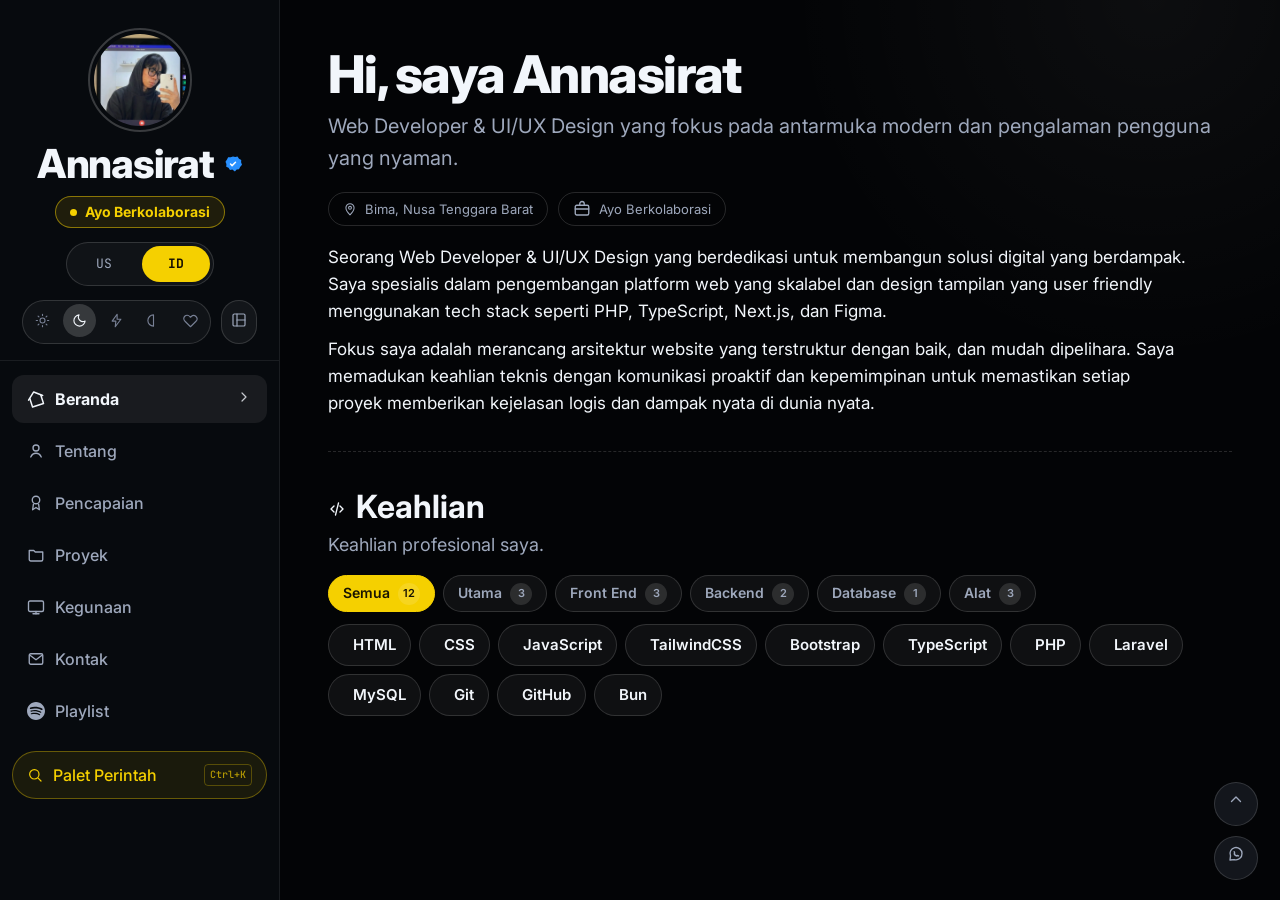
==== index.html @ a4bd9570 "fix <p>" ====
<!DOCTYPE html>
<html lang="id" data-theme="dark">
<head>
  <!-- Cloudflare Web Analytics --><script defer src='https://static.cloudflareinsights.com/beacon.min.js' data-cf-beacon='{"token": "345351348e6d40909540cf584a329e84"}'></script><!-- End Cloudflare Web Analytics -->

  <meta charset="UTF-8" />
  <meta name="viewport" content="width=device-width, initial-scale=1.0" />

  <!-- Primary SEO -->
  <title>Aan | Frontend Developer</title>
  <meta name="description" content="Portfolio personal Aan, Frontend Developer dari Bima, Nusa Tenggara Barat. Spesialis UI modern, JavaScript, TypeScript, dan ekosistem React." />
  <meta name="author" content="Aan" />
  <meta name="robots" content="index, follow" />
  <meta name="keywords" content="Annasirat, frontend developer, web developer, portfolio, JavaScript, TypeScript, React, Bima, NTB, Aan" />
  <link rel="canonical" href="https://aan.my.id/" />

  <!-- Open Graph -->
  <meta property="og:type" content="website" />
  <meta property="og:url" content="https://aan.my.id/" />
  <meta property="og:title" content="Aan | Frontend Developer" />
  <meta property="og:description" content="Website pribadi saya yang berisi pengenalan tentang diri saya." />
  <meta property="og:image" content="https://aan.my.id/img/avatar.webp" />
  <meta property="og:site_name" content="aan.my.id" />
  <meta property="og:locale" content="id_ID" />

  <!-- Twitter Card -->
  <meta name="twitter:card" content="summary_large_image" />
  <meta name="twitter:url" content="https://aan.my.id/" />
  <meta name="twitter:title" content="Annasirat | Frontend Developer" />
  <meta name="twitter:description" content="Website pribadi saya yang berisi pengenalan tentang diri saya." />
  <meta name="twitter:image" content="https://aan.my.id/img/avatar.webp" />

  <!-- JSON-LD Structured Data -->
  <script type="application/ld+json">
  {
    "@context": "https://schema.org",
    "@type": "Person",
    "name": "Annasirat",
    "url": "https://aan.my.id",
    "jobTitle": "Frontend Developer",
    "email": "aan27052010@email.com",
    "image": "https://aan.my.id/img/avatar.webp",
    "address": {
      "@type": "PostalAddress",
      "addressLocality": "Bima",
      "addressRegion": "Nusa Tenggara Barat",
      "addressCountry": "ID"
    },
    "sameAs": [
      "https://github.com/aan-HTML",
      "https://instagram.com/ann.x10",
      "https://www.linkedin.com/in/aan270510"
    ]
  }
  </script>

  <!-- Preconnect -->
  <link rel="preconnect" href="https://fonts.googleapis.com" />
  <link rel="preconnect" href="https://fonts.gstatic.com" crossorigin />
  <link href="https://fonts.googleapis.com/css2?family=Inter:wght@400;500;600;700;800&family=JetBrains+Mono:wght@500;600&display=swap" rel="stylesheet" />
  <link rel="stylesheet" href="https://cdn.jsdelivr.net/gh/devicons/devicon@v2.15.1/devicon.min.css" />
  <link rel="stylesheet" href="css/style.css" />
  <link rel="stylesheet" href="css/enhancements.css" />
  <style>
    /* =============================================
       SPOTIFY PAGE — inline styles
       Semua warna pakai CSS variable tema yang ada
       ============================================= */

    #page-links .page-head {
      display: flex;
      align-items: flex-start;
      justify-content: space-between;
      flex-wrap: wrap;
      gap: 12px;
    }

    .spotify-open-btn {
      display: inline-flex;
      align-items: center;
      gap: 7px;
      background: #1DB954;
      color: #fff !important;
      font-size: 13px;
      font-weight: 500;
      padding: 8px 16px;
      border-radius: 20px;
      border: none;
      cursor: pointer;
      text-decoration: none;
      transition: opacity 0.15s;
      flex-shrink: 0;
      margin-top: 4px;
    }
    .spotify-open-btn:hover { opacity: 0.82; }

    /* PROFILE CARD */
    .sp-profile-card {
      background: var(--card);
      border: 1px solid var(--line);
      border-radius: var(--radius);
      padding: 1.25rem;
      margin-bottom: 1.25rem;
      display: flex;
      align-items: center;
      gap: 16px;
    }
    .sp-profile-avatar {
      width: 60px; height: 60px; border-radius: 50%;
      background: var(--panel-3); flex-shrink: 0;
      overflow: hidden; display: flex; align-items: center; justify-content: center;
      border: 2px solid rgba(29, 185, 84, 0.28);
    }
    .sp-profile-avatar img { width: 100%; height: 100%; object-fit: cover; }
    .sp-profile-avatar svg { opacity: 0.35; }
    .sp-profile-info { flex: 1; min-width: 0; }
    .sp-profile-name { font-size: 16px; font-weight: 600; color: var(--text); margin: 0 0 3px; }
    .sp-profile-handle { font-size: 13px; color: var(--text-soft); margin: 0; }
    .sp-profile-stats { display: flex; gap: 20px; margin-top: 10px; flex-wrap: wrap; }
    .sp-profile-stat-val { font-size: 15px; font-weight: 600; color: var(--text); }
    .sp-profile-stat-lbl { font-size: 11px; color: var(--text-dim); margin-top: 1px; }

    /* SECTION */
    .sp-section { margin-bottom: 1.5rem; }
    .sp-section-header {
      display: flex; align-items: center;
      justify-content: space-between; margin-bottom: 10px;
    }
    .sp-section-title { font-size: 14px; font-weight: 600; color: var(--text); margin: 0; }
    .sp-section-count { font-size: 12px; color: var(--text-dim); }

    /* PLAYLIST GRID */
    .sp-playlist-grid {
      display: grid;
      grid-template-columns: repeat(3, 1fr);
      gap: 10px;
    }
    @media (max-width: 480px) { .sp-playlist-grid { grid-template-columns: repeat(2, 1fr); } }
    .sp-playlist-item {
      background: var(--card); border: 1px solid var(--line);
      border-radius: var(--radius); padding: 10px;
      text-decoration: none; transition: border-color 0.15s, background 0.15s; display: block;
    }
    .sp-playlist-item:hover { border-color: var(--line-strong); background: var(--panel-2); }
    .sp-playlist-art {
      width: 100%; aspect-ratio: 1; border-radius: 8px;
      background: var(--panel-3); overflow: hidden;
      margin-bottom: 8px; display: flex; align-items: center; justify-content: center;
    }
    .sp-playlist-art img { width: 100%; height: 100%; object-fit: cover; }
    .sp-playlist-art svg { opacity: 0.28; }
    .sp-playlist-name {
      font-size: 12px; font-weight: 500; color: var(--text);
      margin: 0 0 2px; white-space: nowrap; overflow: hidden; text-overflow: ellipsis;
    }
    .sp-playlist-meta { font-size: 11px; color: var(--text-dim); margin: 0; }

    /* TRACK LIST */
    .sp-track-list { display: flex; flex-direction: column; gap: 1px; }
    .sp-track {
      display: flex; align-items: center; gap: 10px;
      padding: 7px 10px; border-radius: 8px;
      text-decoration: none; transition: background 0.12s;
    }
    .sp-track:hover { background: var(--panel-2); }
    .sp-track-num { font-size: 12px; color: var(--text-dim); width: 18px; text-align: center; flex-shrink: 0; }
    .sp-track-art {
      width: 36px; height: 36px; border-radius: 4px;
      background: var(--panel-3); flex-shrink: 0;
      overflow: hidden; display: flex; align-items: center; justify-content: center;
    }
    .sp-track-art img { width: 100%; height: 100%; object-fit: cover; }
    .sp-track-art svg { opacity: 0.28; }
    .sp-track-info { flex: 1; min-width: 0; }
    .sp-track-name {
      font-size: 13px; font-weight: 500; color: var(--text);
      margin: 0; white-space: nowrap; overflow: hidden; text-overflow: ellipsis;
    }
    .sp-track-artist {
      font-size: 11px; color: var(--text-soft);
      margin: 2px 0 0; white-space: nowrap; overflow: hidden; text-overflow: ellipsis;
    }
    .sp-track-dur { font-size: 11px; color: var(--text-dim); flex-shrink: 0; }
    .sp-track-heart { font-size: 13px; color: #1DB954; flex-shrink: 0; line-height: 1; }

    /* ARTIST GRID */
    .sp-artist-grid {
      display: grid; grid-template-columns: repeat(4, 1fr); gap: 10px;
    }
    @media (max-width: 480px) { .sp-artist-grid { grid-template-columns: repeat(3, 1fr); } }
    .sp-artist-item {
      background: var(--card); border: 1px solid var(--line);
      border-radius: var(--radius); padding: 12px 8px;
      text-decoration: none;
      display: flex; flex-direction: column; align-items: center; gap: 8px;
      text-align: center; transition: border-color 0.15s, background 0.15s;
    }
    .sp-artist-item:hover { border-color: var(--line-strong); background: var(--panel-2); }
    .sp-artist-avatar {
      width: 52px; height: 52px; border-radius: 50%;
      background: var(--panel-3); overflow: hidden;
      display: flex; align-items: center; justify-content: center; flex-shrink: 0;
    }
    .sp-artist-avatar img { width: 100%; height: 100%; object-fit: cover; }
    .sp-artist-avatar svg { opacity: 0.28; }
    .sp-artist-name {
      font-size: 12px; font-weight: 500; color: var(--text);
      margin: 0; width: 100%; white-space: nowrap; overflow: hidden; text-overflow: ellipsis;
    }
    .sp-artist-genre { font-size: 10px; color: var(--text-dim); margin: 0; text-transform: capitalize; }

    /* LOADING & ERROR */
    .sp-loading {
      display: flex; align-items: center; justify-content: center;
      padding: 3rem 0; color: var(--text-dim); font-size: 14px; gap: 10px;
    }
    .sp-spinner {
      width: 18px; height: 18px;
      border: 2px solid var(--line-strong);
      border-top-color: #1DB954;
      border-radius: 50%;
      animation: spSpin 0.7s linear infinite;
    }
    @keyframes spSpin { to { transform: rotate(360deg); } }
    .sp-error { text-align: center; padding: 2rem 0; color: var(--text-dim); font-size: 13px; }
  </style>
</head>
<body>
  <div id="cmd-overlay" class="cmd-overlay hidden" aria-hidden="true">
    <div class="cmd-shell">
      <div class="cmd-header">
        <span id="cmd-icon"></span>
        <input id="cmd-input" type="text" placeholder="Cari halaman..." autocomplete="off" />
        <span class="cmd-kbd">ESC</span>
      </div>
      <div id="cmd-results" class="cmd-results"></div>
    </div>
  </div>

  <aside class="sidebar" id="sidebar">
    <div class="sb-brand">
      <div class="profile-box">
        <div class="avatar-wrap">
          <img id="profile-avatar" class="profile-avatar" src="" alt="Foto profile" />
        </div>
        <div class="profile-name-row">
          <h2 id="profile-name" class="profile-name"></h2>
          <span id="verified-icon" class="verified-icon"></span>
        </div>
        <div class="status-pill" id="profile-status"></div>
      </div>
    </div>

    <div class="sb-nav-wrap custom-scrollbar">
      <nav class="sb-nav" id="sb-nav"></nav>
    </div>

    <div class="sb-controls">
      <div class="control-row">
        <div class="lang-switch" role="group" aria-label="Pilih bahasa">
          <button class="lang-btn" data-lang="en">US</button>
          <button class="lang-btn active" data-lang="id">ID</button>
        </div>
      </div>
      <div class="control-row">
        <div class="theme-switch" id="theme-switch"></div>
        <button id="layout-toggle" class="single-icon-btn" title="Ganti Layout" type="button">
          <span id="layout-icon"></span>
        </button>
      </div>
    </div>
  </aside>

  <header class="mobile-header">
    <div class="mobile-brand">
      <span id="mobile-name" class="mobile-site-name"></span>
    </div>
    <button id="mobile-menu-btn" class="mobile-hamburger" type="button" aria-label="Menu">
      <span class="ham-bar ham-bar-top"></span>
      <span class="ham-bar ham-bar-mid"></span>
      <span class="ham-bar ham-bar-bot"></span>
    </button>
  </header>

  <div id="mobile-drawer" class="mobile-drawer">
    <div class="mob-left-panel">
      <div class="mob-drawer-top">

        <!-- Baris 1: foto kiri, X kanan -->
        <div class="mob-profile-row">
          <img id="mobile-avatar" src="" alt="Avatar" class="mob-avatar" />
          <button id="mob-close-btn" class="mob-close-btn" type="button" aria-label="Tutup menu">&#x2715;</button>
        </div>

        <!-- Baris 2: nama kiri, tombol ID + tema kanan -->
        <div class="mob-name-controls-row">
          <div class="mob-name-row">
            <span id="mob-profile-name" class="mob-profile-name"></span>
            <span id="mob-verified-icon" class="mob-verified"></span>
          </div>
          <div class="mob-top-controls">
            <button class="mob-round-btn mob-lang-toggle" id="mob-lang-toggle" type="button">ID</button>
            <button class="mob-round-btn mob-theme-cycle" id="mob-theme-cycle" type="button" title="Ganti Tema"></button>
          </div>
        </div>

      </div>
      <nav class="mob-nav" id="mob-nav"></nav>
    </div>
    <div class="mob-right-panel" id="mob-right-panel"></div>
  </div>

  <main class="main">
    <section class="page" id="page-beranda">
      <div class="page-wrap">
        <header class="page-head hero-head">
          <h1 id="hero-title" class="page-title"></h1>
          <p id="hero-sub" class="page-sub"></p>
          <ul id="hero-meta" class="hero-meta"></ul>
          <p id="hero-p1" class="hero-p"></p>
          <p id="hero-p2" class="hero-p"></p>
        </header>

        <section class="section-block">
          <h2 class="section-title"><span id="code-icon"></span><span id="skills-title-text">Keahlian</span></h2>
          <p class="section-sub" id="skills-sub-text">Keahlian profesional saya.</p>
          <div id="skill-tabs" class="skill-tabs"></div>
          <div id="skill-grid" class="skill-grid"></div>
        </section>
      </div>
    </section>

    <section class="page" id="page-tentang">
      <div class="page-wrap">
        <header class="page-head">
          <h1 class="page-title">Tentang</h1>
          <p class="page-sub">Pengenalan singkat mengenai siapa saya.</p>
        </header>

        <section class="section-plain">
          <div id="about-paragraphs" class="about-paragraphs"></div>
          <div class="signature-wrap">
            <p id="salutation-text">Salam hangat,</p>
            <div id="about-signature" class="signature"></div>
          </div>
        </section>

        <section class="section-plain">
          <h2 class="section-title"><span id="briefcase-icon"></span><span id="career-title-text">Karier</span></h2>
          <p class="section-sub">Perjalanan profesional saya.</p>
          <div id="career-list" class="career-list"></div>
        </section>

        <section class="section-plain">
          <h2 class="section-title"><span id="education-icon"></span><span id="education-title-text">Pendidikan</span></h2>
          <p class="section-sub">Perjalanan pendidikan saya.</p>
          <div id="edu-list" class="edu-list"></div>
        </section>
      </div>
    </section>

    <section class="page" id="page-pencapaian">
      <div class="page-wrap">
        <header class="page-head">
          <h1 class="page-title">Pencapaian</h1>
          <p class="page-sub">Koleksi sertifikat dan lencana yang telah saya raih sepanjang perjalanan profesional dan akademik saya.</p>
        </header>

        <div class="ach-toolbar">
          <div class="ach-input-wrap">
            <span id="ach-search-icon"></span>
            <input id="ach-search" type="text" placeholder="Search..." />
          </div>
          <select id="ach-type-filter" class="ach-select">
            <option value="all">Filter by Type</option>
          </select>
          <select id="ach-category-filter" class="ach-select">
            <option value="all">Filter by Category</option>
          </select>
        </div>

        <div id="ach-total" class="ach-total">Total: 0</div>
        <div id="ach-grid" class="ach-grid"></div>
      </div>
    </section>

    <section class="page" id="page-proyek">

      <!-- List View -->
      <div class="page-wrap" id="project-list-view">
        <header class="page-head">
          <h1 class="page-title">Proyek</h1>
          <p class="page-sub">Etalase proyek pribadi maupun sumber terbuka (open-source) yang telah saya bangun atau kontribusikan.</p>
        </header>
        <div class="project-filters">
          <div class="filter-row">
            <span class="filter-label" id="project-filter-type-label">TIPE</span>
            <div id="project-type-tabs" class="filter-tabs"></div>
          </div>
          <div class="filter-row">
            <span class="filter-label" id="project-filter-category-label">KATEGORI</span>
            <div id="project-category-tabs" class="filter-tabs"></div>
          </div>
        </div>
        <div id="project-grid" class="project-grid"></div>
      </div>

      <!-- Detail View -->
      <div class="page-wrap hidden" id="project-detail-view">
        <button class="proj-back-btn" id="proj-back-btn" type="button">
          <svg width="16" height="16" viewBox="0 0 24 24" fill="none" stroke="currentColor" stroke-width="2" stroke-linecap="round" stroke-linejoin="round"><polyline points="15 18 9 12 15 6"/></svg>
          <span id="proj-back-label">Kembali</span>
        </button>
        <header class="proj-detail-head">
          <h1 class="proj-detail-title" id="proj-detail-title"></h1>
          <p class="proj-detail-desc" id="proj-detail-desc"></p>
        </header>
        <div class="proj-detail-meta">
          <div class="proj-detail-tech" id="proj-detail-tech"></div>
          <div class="proj-detail-links" id="proj-detail-links"></div>
        </div>
        <hr class="proj-divider" />
        <div id="proj-readme-loading" class="proj-readme-loading hidden">
          <span class="proj-spinner"></span>
          <span>Memuat README dari GitHub...</span>
        </div>
        <div id="proj-readme-content" class="proj-readme-content hidden"></div>
        <div id="proj-readme-fallback" class="proj-readme-fallback hidden"></div>
      </div>

    </section>

    <section class="page" id="page-kegunaan">
      <div class="page-wrap">
        <header class="page-head">
          <h1 class="page-title">Kegunaan</h1>
          <p class="page-sub">Alat dan setup yang saya gunakan untuk produktivitas harian.</p>
        </header>
        <section class="section-plain">
          <div id="uses-list" class="uses-list"></div>
        </section>
      </div>
    </section>

    <section class="page" id="page-kontak">
      <div class="page-wrap">
        <header class="page-head">
          <h1 class="page-title">Kontak</h1>
          <p class="page-sub">Temukan saya di media sosial.</p>
        </header>
        <section id="contact-grid" class="contact-grid"></section>
      </div>
    </section>

    <section class="page" id="page-links">
      <div class="page-wrap">
        <header class="page-head">
          <div>
            <h1 class="page-title">Musik</h1>
            <p class="page-sub">Apa yang sedang saya dengarkan di Spotify.</p>
          </div>
          <a class="spotify-open-btn" href="https://open.spotify.com/user/31oxi7bjl7fhxl6pbg4pnljpdwgy" target="_blank" rel="noreferrer">
            <svg width="15" height="15" viewBox="0 0 24 24" fill="currentColor"><path d="M12 0C5.4 0 0 5.4 0 12s5.4 12 12 12 12-5.4 12-12S18.66 0 12 0zm5.521 17.34c-.24.359-.66.48-1.021.24-2.82-1.74-6.36-2.101-10.561-1.141-.418.122-.779-.179-.899-.539-.12-.421.18-.78.54-.9 4.56-1.021 8.52-.6 11.64 1.32.42.18.479.659.301 1.02zm1.44-3.3c-.301.42-.841.6-1.262.3-3.239-1.98-8.159-2.58-11.939-1.38-.479.12-1.02-.12-1.14-.6-.12-.48.12-1.021.6-1.141C9.6 9.9 15 10.561 18.72 12.84c.361.181.54.78.241 1.2zm.12-3.36C15.24 8.4 8.82 8.16 5.16 9.301c-.6.179-1.2-.181-1.38-.721-.18-.601.18-1.2.72-1.381 4.26-1.26 11.28-1.02 15.721 1.621.539.3.719 1.02.419 1.56-.299.421-1.02.599-1.559.3z"/></svg>
            Buka Spotify
          </a>
        </header>

        <section class="section-plain">

          <!-- Profile -->
          <div class="sp-profile-card">
            <div id="sp-profile" style="display:flex;align-items:center;gap:16px;width:100%;"></div>
          </div>

          <!-- Playlist -->
          <div class="sp-section">
            <div class="sp-section-header">
              <p class="sp-section-title">Playlist saya</p>
              <span class="sp-section-count" id="sp-playlists-count"></span>
            </div>
            <div id="sp-playlists"></div>
          </div>

          <!-- Lagu Disukai -->
          <div class="sp-section">
            <div class="sp-section-header">
              <p class="sp-section-title">Lagu yang sering diputar</p>
              <span class="sp-section-count" id="sp-liked-count"></span>
            </div>
            <div id="sp-liked-songs"></div>
          </div>

          <!-- Top Artists -->
          <div class="sp-section">
            <div class="sp-section-header">
              <p class="sp-section-title">Artis favorit</p>
              <span class="sp-section-count" id="sp-artists-count"></span>
            </div>
            <div id="sp-top-artists"></div>
          </div>

        </section>
      </div>
    </section>
  </main>

  <div class="floating-actions">
    <button id="back-top" class="floating-btn" title="Kembali ke atas">
      <span id="up-icon"></span>
    </button>
    <a class="floating-btn" id="wa-button" href="#" target="_blank" rel="noreferrer" title="WhatsApp">
      <span id="wa-icon"></span>
    </a>
  </div>

  <div id="achievement-modal" class="ach-modal hidden" aria-hidden="true">
    <div class="ach-modal-card" role="dialog" aria-modal="true" aria-labelledby="ach-modal-title">
      <button id="ach-modal-close" class="ach-modal-close" aria-label="Tutup detail">
        <span id="close-icon"></span>
      </button>
      <div class="ach-modal-media">
        <img id="ach-modal-image" src="" alt="Detail sertifikat" />
      </div>
      <aside class="ach-modal-side">
        <h3 id="ach-modal-title" class="ach-modal-title"></h3>
        <p id="ach-modal-org" class="ach-modal-org"></p>
        <div class="ach-modal-meta">
          <div>
            <span class="meta-label">CREDENTIAL ID</span>
            <span id="ach-modal-code" class="meta-value"></span>
          </div>
          <div>
            <span class="meta-label">TYPE</span>
            <span id="ach-modal-type" class="meta-value"></span>
          </div>
          <div>
            <span class="meta-label">CATEGORY</span>
            <span id="ach-modal-category" class="meta-value"></span>
          </div>
          <div>
            <span class="meta-label">ISSUE DATE</span>
            <span id="ach-modal-date" class="meta-value"></span>
          </div>
        </div>
        <a id="ach-modal-link" class="ach-modal-link" href="#" target="_blank" rel="noreferrer">
          Credential URL
          <span id="external-icon"></span>
        </a>
      </aside>
    </div>
  </div>

  <script src="https://cdn.jsdelivr.net/npm/marked/marked.min.js"></script>
  <script src="https://cdnjs.cloudflare.com/ajax/libs/highlight.js/11.9.0/highlight.min.js"></script>
  <script src="js/icons.js"></script>
  <script src="js/data.js"></script>
  <script src="js/app.js"></script>
  <script src="js/spotify-data.js"></script>
  <script src="js/spotify.js"></script>

</body>
</html>
---- css/style.css ----
:root {
  --font-main: "Inter", sans-serif;
  --font-mono: "JetBrains Mono", monospace;

  --bg: #030406;
  --panel: #070a0e;
  --panel-2: #151922;
  --panel-3: #1b2030;
  --card: #111620;
  --line: rgba(255, 255, 255, 0.08);
  --line-strong: rgba(255, 255, 255, 0.14);
  --text: #f2f6fb;
  --text-soft: #9ea8bc;
  --text-dim: #788095;
  --accent: #f5d000;
  --accent-soft: rgba(245, 208, 0, 0.18);

  --sidebar-width: 280px;
  --radius: 14px;
  --radius-lg: 18px;
  --shadow: 0 24px 40px rgba(0, 0, 0, 0.35);
}

/* Yellow theme (dim) */
html[data-theme="dim"] {
  --bg: #fdf6e3;
  --panel: #fff9ec;
  --panel-2: #fef3d0;
  --panel-3: #fdeab5;
  --card: #fbe09e;
  --line: rgba(160, 120, 0, 0.14);
  --line-strong: rgba(160, 120, 0, 0.22);
  --text: #3b2a00;
  --text-soft: #7a5c00;
  --text-dim: #a07a00;
  --accent: #d48f00;
  --accent-soft: rgba(212, 143, 0, 0.18);
}

/* Ramadan theme (contrast) */
html[data-theme="contrast"] {
  --bg: #0a1a0f;
  --panel: #122010;
  --panel-2: #1a2d18;
  --panel-3: #213820;
  --card: #1a2e18;
  --line: rgba(80, 180, 80, 0.18);
  --line-strong: rgba(100, 200, 100, 0.26);
  --text: #e8f5e9;
  --text-soft: #a5d6a7;
  --text-dim: #66bb6a;
  --accent: #f5a623;
  --accent-soft: rgba(245, 166, 35, 0.18);
}

/* Valentine theme (focus) */
html[data-theme="focus"] {
  --bg: #fff0f3;
  --panel: #ffffff;
  --panel-2: #fff5f7;
  --panel-3: #ffe4ea;
  --card: #ffffff;
  --line: rgba(220, 50, 80, 0.12);
  --line-strong: rgba(220, 50, 80, 0.2);
  --text: #4a0018;
  --text-soft: #9c2740;
  --text-dim: #c04060;
  --accent: #e8294a;
  --accent-soft: rgba(232, 41, 74, 0.18);
}

/* Light theme */
html[data-theme="light"] {
  --bg: #eef1f6;
  --panel: #ffffff;
  --panel-2: #f8f9fc;
  --panel-3: #eef1f7;
  --card: #ffffff;
  --line: rgba(18, 29, 46, 0.12);
  --line-strong: rgba(18, 29, 46, 0.18);
  --text: #111827;
  --text-soft: #4b5563;
  --text-dim: #6b7280;
  --accent: #e6b800;
  --accent-soft: rgba(230, 184, 0, 0.18);
}

* {
  box-sizing: border-box;
  margin: 0;
  padding: 0;
}

html,
body {
  min-height: 100%;
}

body {
  font-family: var(--font-main);
  background: radial-gradient(circle at 90% 0%, rgba(255, 255, 255, 0.04), transparent 25%), var(--bg);
  color: var(--text);
  line-height: 1.6;
  display: flex;
}

a {
  color: inherit;
  text-decoration: none;
}

button,
input,
select,
textarea {
  font: inherit;
}

img {
  display: block;
  max-width: 100%;
}

.hidden {
  display: none !important;
}

.custom-scrollbar::-webkit-scrollbar {
  width: 5px;
  height: 5px;
}

.custom-scrollbar::-webkit-scrollbar-thumb {
  background: var(--line-strong);
  border-radius: 99px;
}

.custom-scrollbar::-webkit-scrollbar-track {
  background: transparent;
}

.sidebar {
  width: var(--sidebar-width);
  height: 100vh;
  position: fixed;
  left: 0;
  top: 0;
  background: var(--panel);
  border-right: 1px solid var(--line);
  display: flex;
  flex-direction: column;
  overflow: hidden;
  z-index: 30;
}

.sb-brand {
  display: flex;
  flex-direction: column;
  align-items: center;
  padding: 28px 22px 0;
  order: 1;
}

.sb-controls {
  display: flex;
  flex-direction: column;
  align-items: center;
  padding: 0 22px 16px;
  border-bottom: 1px solid var(--line);
  order: 2;
}

.profile-box {
  display: flex;
  flex-direction: column;
  align-items: center;
  text-align: center;
  gap: 12px;
  width: 100%;
}

.avatar-wrap {
  width: 104px;
  height: 104px;
  border-radius: 999px;
  border: 2px solid rgba(255, 255, 255, 0.2);
  padding: 4px;
}

.profile-avatar {
  width: 100%;
  height: 100%;
  border-radius: 999px;
  object-fit: cover;
}

.profile-name-row {
  display: flex;
  align-items: center;
  justify-content: center;
  gap: 10px;
  width: 100%;
}

.profile-name {
  font-size: 40px;
  line-height: 1;
  font-weight: 800;
  letter-spacing: -0.03em;
}

.verified-icon {
  color: #2f93ff;
  display: inline-flex;
}

.status-pill {
  display: inline-flex;
  align-items: center;
  gap: 8px;
  background: rgba(245, 208, 0, 0.1);
  color: var(--accent);
  border: 1px solid rgba(245, 208, 0, 0.5);
  border-radius: 999px;
  font-weight: 700;
  font-size: 14px;
  padding: 4px 14px;
  margin-inline: auto;
}

.status-pill::before {
  content: "";
  width: 7px;
  height: 7px;
  border-radius: 999px;
  background: var(--accent);
}

.control-row {
  margin-top: 14px;
  display: flex;
  align-items: center;
  justify-content: center;
  gap: 10px;
  width: 100%;
}

.lang-switch {
  width: 148px;
  height: 44px;
  border-radius: 999px;
  border: 1px solid var(--line-strong);
  background: rgba(255, 255, 255, 0.04);
  padding: 3px;
  display: flex;
  gap: 4px;
}

.lang-btn {
  border: 0;
  border-radius: 999px;
  flex: 1;
  font-family: var(--font-mono);
  font-size: 13px;
  color: var(--text-soft);
  background: transparent;
  cursor: pointer;
}

.lang-btn.active {
  background: var(--accent);
  color: #181100;
  font-weight: 700;
}

.single-icon-btn {
  width: 44px;
  height: 44px;
  border-radius: 999px;
  border: 1px solid var(--line-strong);
  background: rgba(255, 255, 255, 0.05);
  color: var(--text-soft);
  display: inline-flex;
  align-items: center;
  justify-content: center;
}

.theme-switch {
  height: 44px;
  border: 1px solid var(--line-strong);
  border-radius: 999px;
  padding: 3px;
  display: flex;
  gap: 4px;
  background: rgba(255, 255, 255, 0.04);
}

.theme-btn {
  width: 33px;
  height: 33px;
  border-radius: 999px;
  border: 0;
  color: var(--text-dim);
  background: transparent;
  display: inline-flex;
  align-items: center;
  justify-content: center;
  cursor: pointer;
}

.theme-btn.active {
  color: var(--text);
  background: rgba(255, 255, 255, 0.16);
}

.sb-nav-wrap {
  flex: 1;
  overflow-y: auto;
  padding: 14px 12px;
  order: 3;
}

.sb-nav {
  display: flex;
  flex-direction: column;
  gap: 4px;
}

.nav-item {
  border-radius: 12px;
  height: 48px;
  padding: 0 14px;
  border: 1px solid transparent;
  color: var(--text-soft);
  display: flex;
  align-items: center;
  justify-content: space-between;
  font-size: 16px;
  font-weight: 500;
  transition: all 0.2s ease;
}

.nav-item-left {
  display: inline-flex;
  align-items: center;
  gap: 10px;
}

.nav-item svg {
  flex-shrink: 0;
}

.nav-arrow {
  opacity: 0;
  transform: translateX(-4px);
  transition: all 0.2s ease;
}

.nav-item .nav-item-left svg {
  transition: transform 0.25s cubic-bezier(0.34, 1.56, 0.64, 1);
}

.nav-item:hover .nav-item-left svg,
.nav-item.active .nav-item-left svg {
  transform: rotate(-18deg) scale(1.1);
}

.nav-item:hover {
  background: rgba(255, 255, 255, 0.07);
  color: var(--text);
  border-radius: 12px;
}

.nav-item:hover .nav-arrow,
.nav-item.active .nav-arrow {
  opacity: 0.8;
  transform: translateX(0);
}

.nav-item.active {
  color: var(--text);
  border-color: transparent;
  background: rgba(255, 255, 255, 0.07);
  border-radius: 12px;
  font-weight: 700;
}

.nav-palette-btn {
  width: 100%;
  background: rgba(245, 208, 0, 0.08) !important;
  border: 1px solid rgba(245, 208, 0, 0.35) !important;
  color: var(--accent) !important;
  margin-top: 12px;
  border-radius: 999px !important;
  cursor: pointer;
  text-align: left;
}

.nav-palette-btn:hover {
  background: rgba(245, 208, 0, 0.15) !important;
  border-color: var(--accent) !important;
  box-shadow: 0 0 15px rgba(245, 208, 0, 0.1);
}

.nav-kbd {
  font-family: var(--font-mono);
  font-size: 10px;
  opacity: 0.7;
  border: 1px solid rgba(245, 208, 0, 0.4);
  padding: 2px 5px;
  border-radius: 4px;
  color: var(--accent);
}

.sb-bottom {
  padding: 16px 22px 18px;
  border-top: 1px solid var(--line);
  display: flex;
  flex-direction: column;
  gap: 10px;
  align-items: stretch;
}

.cmd-trigger {
  height: 54px;
  border-radius: 999px;
  border: 1px solid rgba(245, 208, 0, 0.7);
  background: rgba(245, 208, 0, 0.08);
  color: var(--accent);
  display: flex;
  justify-content: space-between;
  align-items: center;
  padding: 0 16px;
  cursor: pointer;
}

.cmd-trigger-left {
  display: inline-flex;
  gap: 9px;
  align-items: center;
  font-weight: 700;
}

.cmd-trigger-kbd {
  font-family: var(--font-mono);
  font-size: 12px;
  opacity: 0.8;
}

.sb-copy {
  display: none;
}

.main {
  margin-left: var(--sidebar-width);
  width: calc(100% - var(--sidebar-width));
  min-height: 100vh;
}

.page {
  display: none;
}

.page.active {
  display: block;
}

.page-wrap {
  max-width: 100%;
  margin: 0;
  padding: 48px 48px 84px;
}

.page-head {
  border-bottom: 1px dashed var(--line-strong);
  padding-bottom: 24px;
  margin-bottom: 22px;
}

.hero-head {
  margin-bottom: 30px;
}

.page-title {
  font-size: 52px;
  letter-spacing: -0.03em;
  line-height: 1.04;
  font-weight: 800;
  margin-bottom: 8px;
}

.page-sub {
  font-size: 20px;
  color: var(--text-soft);
}

.hero-meta {
  list-style: none;
  display: flex;
  flex-wrap: wrap;
  gap: 10px;
  margin: 18px 0;
}

.hero-meta li {
  height: 34px;
  border-radius: 999px;
  border: 1px solid var(--line-strong);
  padding: 0 14px;
  color: var(--text-soft);
  display: inline-flex;
  align-items: center;
  gap: 8px;
  font-size: 13px;
}

.hero-p {
  font-size: 17px;
  max-width: 860px;
  color: var(--text);
  margin-bottom: 10px;
}

.section-block,
.section-plain {
  margin-top: 16px;
  padding: 6px 0 8px;
}

.section-title {
  font-size: 32px;
  line-height: 1.2;
  font-weight: 700;
  display: inline-flex;
  align-items: center;
  gap: 10px;
  margin-bottom: 4px;
}

.section-sub {
  color: var(--text-soft);
  font-size: 18px;
  margin-bottom: 16px;
}

.skill-tabs {
  display: flex;
  flex-wrap: wrap;
  gap: 8px;
  margin-bottom: 12px;
}

.skill-tab {
  border: 1px solid var(--line-strong);
  background: rgba(255, 255, 255, 0.05);
  color: var(--text-soft);
  border-radius: 999px;
  padding: 6px 14px;
  font-weight: 600;
  font-size: 14px;
  display: inline-flex;
  align-items: center;
  gap: 8px;
  cursor: pointer;
}

.skill-tab-count {
  min-width: 22px;
  height: 22px;
  border-radius: 999px;
  background: rgba(255, 255, 255, 0.12);
  display: inline-flex;
  align-items: center;
  justify-content: center;
  font-size: 11px;
}

.skill-tab.active {
  background: var(--accent);
  border-color: var(--accent);
  color: #1a1500;
}

.skill-grid {
  display: flex;
  flex-wrap: wrap;
  gap: 8px;
}

.skill-pill {
  display: inline-flex;
  align-items: center;
  gap: 10px;
  padding: 8px 14px;
  border-radius: 999px;
  border: 1px solid var(--line-strong);
  background: rgba(255, 255, 255, 0.05);
  color: var(--text);
  font-size: 15px;
  font-weight: 600;
}

.skill-pill i {
  font-size: 20px;
}

.about-paragraphs {
  display: grid;
  gap: 14px;
}

.about-paragraphs p {
  font-size: 17px;
  max-width: 860px;
}

.signature-wrap {
  margin-top: 16px;
  display: grid;
  gap: 4px;
  font-size: 17px;
}

.signature {
  color: var(--accent);
  font-size: 54px;
  font-style: italic;
  font-weight: 800;
  letter-spacing: -0.03em;
  font-family: cursive;
}

.career-list,
.edu-list {
  display: grid;
  gap: 12px;
}

.career-card,
.edu-card {
  border-radius: var(--radius-lg);
  border: 1px solid var(--line);
  background: linear-gradient(100deg, rgba(255, 255, 255, 0.05), rgba(255, 255, 255, 0.02));
  padding: 18px;
  display: grid;
  grid-template-columns: 68px 1fr;
  gap: 14px;
}

.edu-card {
  background: linear-gradient(100deg, rgba(255, 255, 255, 0.07), rgba(255, 255, 255, 0.02));
}

.career-logo,
.edu-logo {
  width: 60px;
  height: 60px;
  border-radius: 12px;
  overflow: hidden;
  border: 1px solid var(--line);
}

.career-title,
.edu-name {
  font-size: 22px;
  font-weight: 700;
  line-height: 1.2;
}

.career-company,
.edu-meta {
  color: var(--text-soft);
  font-size: 17px;
  margin-top: 2px;
}

.career-extra {
  margin-top: 4px;
  color: var(--text-dim);
  font-size: 15px;
}

.career-toggle {
  margin-top: 8px;
  border: 0;
  background: transparent;
  color: var(--text-soft);
  font-size: 13px;
  display: inline-flex;
  align-items: center;
  gap: 4px;
  cursor: pointer;
}

.career-toggle svg {
  width: 14px;
  height: 14px;
  opacity: 0.7;
}

.career-detail {
  margin-top: 7px;
  color: var(--text-soft);
  font-size: 14px;
}

.creation-grid {
  display: grid;
  gap: 12px;
  grid-template-columns: repeat(2, minmax(0, 1fr));
}

.creation-card {
  border-radius: var(--radius-lg);
  border: 1px solid var(--line);
  background: var(--panel);
  padding: 16px;
}

.creation-card h3 {
  font-size: 22px;
  margin-bottom: 6px;
}

.creation-card p {
  color: var(--text-soft);
  font-size: 15px;
}

.ach-toolbar {
  display: grid;
  grid-template-columns: minmax(220px, 1fr) minmax(180px, 220px) minmax(180px, 220px);
  gap: 12px;
  margin-bottom: 14px;
}

.ach-input-wrap {
  height: 50px;
  border: 1px solid var(--line-strong);
  border-radius: 12px;
  display: flex;
  align-items: center;
  gap: 10px;
  padding: 0 14px;
  background: rgba(255, 255, 255, 0.04);
  color: var(--text-soft);
}

.ach-input-wrap input {
  border: 0;
  background: transparent;
  color: var(--text);
  outline: none;
  width: 100%;
  font-size: 16px;
}

.ach-input-wrap input::placeholder {
  color: var(--text-dim);
}

.ach-select {
  height: 50px;
  border: 1px solid var(--line-strong);
  border-radius: 12px;
  background: rgba(255, 255, 255, 0.04);
  color: var(--text-soft);
  padding: 0 14px;
  outline: none;
  font-size: 16px;
}

.ach-total {
  font-size: 18px;
  color: var(--text-soft);
  margin-bottom: 14px;
}

.ach-grid {
  display: grid;
  grid-template-columns: repeat(3, minmax(0, 1fr));
  gap: 14px;
}

.ach-card {
  border: 1px solid var(--line-strong);
  border-radius: var(--radius);
  background: var(--card);
  overflow: hidden;
  display: flex;
  flex-direction: column;
  cursor: pointer;
  transition: transform 0.22s ease, border-color 0.22s ease, box-shadow 0.22s ease;
}

.ach-card:hover {
  transform: translateY(-3px);
  border-color: var(--accent);
  box-shadow: 0 8px 24px rgba(0, 0, 0, 0.4);
}

.ach-preview {
  position: relative;
  aspect-ratio: 16 / 11;
  overflow: hidden;
  background: var(--panel-3);
}

.ach-preview img {
  width: 100%;
  height: 100%;
  object-fit: cover;
}

.ach-overlay {
  position: absolute;
  inset: 0;
  background: rgba(12, 12, 14, 0.56);
  display: flex;
  align-items: center;
  justify-content: center;
  opacity: 0;
  transition: opacity 0.2s ease;
}

.ach-card:hover .ach-overlay {
  opacity: 1;
}

.ach-view-btn {
  border: 0;
  background: transparent;
  color: #f7f8fb;
  font-size: 30px;
  font-weight: 700;
  cursor: pointer;
}

.ach-body {
  padding: 12px 14px;
  display: grid;
  gap: 7px;
}

.ach-code {
  font-family: var(--font-mono);
  font-size: 12px;
  color: var(--text-dim);
  letter-spacing: 0.06em;
  text-transform: uppercase;
}

.ach-title {
  font-size: 16px;
  line-height: 1.25;
  font-weight: 700;
  min-height: 56px;
}

.ach-org {
  color: var(--text-soft);
  font-size: 16px;
}

.ach-chips {
  display: flex;
  flex-wrap: wrap;
  gap: 6px;
}

.ach-chip {
  border: 1px solid var(--line-strong);
  border-radius: 999px;
  padding: 2px 10px;
  font-size: 12px;
  color: var(--text-soft);
  background: rgba(255, 255, 255, 0.04);
}

.ach-bottom {
  margin-top: 4px;
  border-top: 1px solid var(--line);
  padding-top: 10px;
  display: flex;
  justify-content: space-between;
  align-items: center;
  color: var(--text-dim);
  font-family: var(--font-mono);
  font-size: 11px;
  text-transform: uppercase;
}

.ach-actions {
  padding: 0 14px 12px;
}

.ach-open-btn {
  width: 34px;
  height: 34px;
  border-radius: 999px;
  border: 1px dashed rgba(255, 255, 255, 0.36);
  background: rgba(255, 255, 255, 0.03);
  color: var(--text-soft);
  display: inline-flex;
  align-items: center;
  justify-content: center;
  cursor: pointer;
}

.project-filters {
  display: grid;
  gap: 10px;
  margin-bottom: 16px;
}

.filter-row {
  display: flex;
  align-items: center;
  gap: 12px;
}

.filter-label {
  width: 80px;
  color: var(--text-dim);
  font-size: 12px;
  font-family: var(--font-mono);
}

.filter-tabs {
  display: flex;
  flex-wrap: wrap;
  gap: 7px;
}

.filter-tab {
  border-radius: 999px;
  border: 1px solid var(--line-strong);
  background: rgba(255, 255, 255, 0.05);
  color: var(--text-soft);
  padding: 5px 14px;
  font-size: 14px;
  font-weight: 600;
  cursor: pointer;
}

.filter-tab.active {
  background: var(--accent);
  border-color: var(--accent);
  color: #1b1400;
}

.project-grid {
  display: grid;
  grid-template-columns: repeat(2, minmax(0, 1fr));
  gap: 14px;
}

.project-card {
  border-radius: var(--radius-lg);
  border: 1px solid var(--line-strong);
  overflow: hidden;
  background: var(--card);
  display: flex;
  flex-direction: column;
  cursor: pointer;
  transition: transform 0.18s ease, box-shadow 0.18s ease, border-color 0.18s ease;
}

.project-thumb {
  overflow: hidden;
  position: relative;
}

.project-thumb img {
  width: 100%;
  height: auto;
  display: block;
}

.featured-badge {
  position: absolute;
  right: 10px;
  top: 10px;
  height: 32px;
  border-radius: 999px;
  background: var(--accent);
  color: #1f1600;
  font-weight: 800;
  display: inline-flex;
  align-items: center;
  gap: 6px;
  padding: 0 12px;
  font-size: 13px;
}

.project-body {
  padding: 14px;
  display: grid;
  gap: 8px;
}

.project-title {
  font-size: 24px;
  font-weight: 700;
}

.project-desc {
  color: var(--text-soft);
  font-size: 15px;
  display: -webkit-box;
  -webkit-line-clamp: 2;
  -webkit-box-orient: vertical;
  overflow: hidden;
}

.project-tech {
  display: flex;
  flex-wrap: wrap;
  gap: 12px;
  align-items: center;
  margin: 10px 0 14px;
}

.project-tech .tech-icon {
  position: relative;
  display: inline-flex;
  align-items: center;
  justify-content: center;
}

.project-tech .tech-icon i {
  font-size: 22px;
  transition: transform 0.15s ease, opacity 0.15s ease;
}

.project-tech .tech-icon:hover i {
  transform: translateY(-2px);
  opacity: 0.8;
}

.project-tech .tech-icon::after {
  content: attr(data-label);
  position: absolute;
  bottom: calc(100% + 6px);
  left: 50%;
  transform: translateX(-50%);
  background: var(--panel-3);
  color: var(--text);
  font-size: 11px;
  font-weight: 500;
  padding: 3px 8px;
  border-radius: 6px;
  white-space: nowrap;
  pointer-events: none;
  opacity: 0;
  transition: opacity 0.15s ease;
  border: 1px solid var(--line-strong);
  z-index: 10;
}

.project-tech .tech-icon:hover::after {
  opacity: 1;
}

.project-tech .tech-text {
  font-size: 11px;
  border-radius: 999px;
  border: 1px solid var(--line-strong);
  padding: 2px 9px;
  color: var(--text-soft);
}

.project-links {
  display: flex;
  gap: 8px;
}

.project-links a {
  height: 34px;
  border-radius: 9px;
  border: 1px solid var(--line-strong);
  display: inline-flex;
  align-items: center;
  gap: 6px;
  padding: 0 12px;
  color: var(--text-soft);
  font-size: 13px;
}

.dashboard-grid {
  display: grid;
  grid-template-columns: repeat(3, minmax(0, 1fr));
  gap: 12px;
}

.stat-card {
  border: 1px solid var(--line);
  border-radius: var(--radius);
  background: var(--panel);
  padding: 16px;
}

.stat-label {
  color: var(--text-soft);
  font-size: 14px;
}

.stat-value {
  font-size: 32px;
  font-weight: 800;
  line-height: 1.1;
  margin-top: 6px;
}

.guestbook {
  display: grid;
  grid-template-columns: 1fr 1fr;
  gap: 14px;
}

.guestbook-form {
  display: grid;
  gap: 10px;
}

.guestbook-form input,
.guestbook-form textarea {
  border: 1px solid var(--line-strong);
  border-radius: 12px;
  background: rgba(255, 255, 255, 0.05);
  color: var(--text);
  padding: 11px 14px;
  outline: none;
  font-size: 15px;
}

.guestbook-form button {
  height: 46px;
  border-radius: 11px;
  border: 0;
  background: var(--accent);
  color: #1d1500;
  font-weight: 800;
  cursor: pointer;
  font-size: 15px;
}

.guestbook-list {
  border: 1px solid var(--line);
  border-radius: 12px;
  background: rgba(255, 255, 255, 0.03);
  padding: 12px;
  display: grid;
  gap: 10px;
}

.guestbook-item {
  border: 1px solid var(--line);
  border-radius: 10px;
  padding: 10px;
  background: rgba(255, 255, 255, 0.03);
}

.guestbook-item strong {
  display: block;
  margin-bottom: 4px;
  font-size: 16px;
}

.guestbook-item p {
  color: var(--text-soft);
  font-size: 14px;
}

.uses-list,
.links-list,
.changelog-list {
  display: grid;
  gap: 10px;
}

.uses-group {
  margin-bottom: 32px;
}

.uses-group-title {
  font-size: 12px;
  font-weight: 700;
  letter-spacing: 0.1em;
  text-transform: uppercase;
  color: var(--text-dim);
  padding: 0 0 14px;
  margin-bottom: 0;
  display: flex;
  align-items: center;
  gap: 8px;
}

.uses-items {
  display: grid;
  gap: 0;
}

.use-item {
  border: none;
  border-radius: 0;
  background: transparent;
  padding: 14px 0;
  display: grid;
  gap: 3px;
  border-bottom: 1px solid var(--line);
}

.use-item:first-child {
  border-top: 1px solid var(--line);
}

.use-name {
  font-size: 15px;
  font-weight: 600;
  color: var(--text);
}

.use-desc {
  color: var(--text-soft);
  font-size: 14px;
  line-height: 1.55;
}

.link-item,
.change-item {
  border: 1px solid var(--line);
  border-radius: var(--radius);
  background: rgba(255, 255, 255, 0.04);
  padding: 14px;
}

.use-item h3,
.link-item h3,
.change-item h3 {
  font-size: 19px;
  margin-bottom: 4px;
}

.use-item p,
.link-item p,
.change-item p {
  color: var(--text-soft);
  font-size: 14px;
}

.contact-grid {
  display: grid;
  grid-template-columns: repeat(2, minmax(0, 1fr));
  gap: 12px;
}

.contact-card {
  min-height: 168px;
  border-radius: 10px;
  border: 1px solid rgba(255, 255, 255, 0.22);
  padding: 18px 22px;
  display: flex;
  flex-direction: column;
  justify-content: space-between;
  position: relative;
  overflow: hidden;
}

.contact-card::before {
  content: "";
  position: absolute;
  width: 200px;
  height: 200px;
  background: rgba(255, 255, 255, 0.1);
  clip-path: polygon(0 50%, 50% 0, 100% 50%, 50% 100%);
  right: 70px;
  top: 50%;
  transform: translateY(-50%);
  opacity: 0.22;
}

.contact-card.full {
  grid-column: span 2;
}

.contact-card.theme-red {
  background: linear-gradient(135deg, #cc0013, #a11224);
}

.contact-card.theme-pink {
  background: linear-gradient(135deg, #8f20ff, #ff4b7f 60%, #ff8a00);
}

.contact-card.theme-blue {
  background: linear-gradient(135deg, #0462a5, #0e6ea9);
}

.contact-card.theme-gray {
  background: linear-gradient(135deg, #3d3d40, #232529);
}

.contact-card.theme-navy {
  background: linear-gradient(135deg, #1b335f, #0a1f50 52%, #08153d);
}

.contact-title {
  font-size: 33px;
  font-weight: 800;
  position: relative;
  z-index: 1;
}

.contact-desc {
  font-size: 16px;
  color: rgba(255, 255, 255, 0.78);
  position: relative;
  z-index: 1;
  max-width: 460px;
}

.contact-footer {
  display: flex;
  justify-content: space-between;
  align-items: flex-end;
  position: relative;
  z-index: 1;
}

.contact-link {
  height: 40px;
  border-radius: 8px;
  background: rgba(255, 255, 255, 0.78);
  color: #11152a;
  font-size: 14px;
  font-weight: 700;
  display: inline-flex;
  align-items: center;
  gap: 6px;
  padding: 0 16px;
}

.contact-icon {
  color: rgba(255, 255, 255, 0.86);
}

.floating-actions {
  position: fixed;
  right: 22px;
  bottom: 20px;
  display: grid;
  gap: 10px;
  z-index: 25;
}

.floating-btn {
  width: 44px;
  height: 44px;
  border-radius: 999px;
  border: 1px solid var(--line-strong);
  background: rgba(21, 24, 30, 0.94);
  color: var(--text-soft);
  display: inline-flex;
  align-items: center;
  justify-content: center;
  cursor: pointer;
}

.floating-btn:hover {
  color: var(--text);
}

.ach-modal {
  position: fixed;
  inset: 0;
  background: rgba(4, 5, 10, 0.8);
  backdrop-filter: blur(6px);
  z-index: 60;
  display: flex;
  align-items: center;
  justify-content: center;
  padding: 24px;
}

.ach-modal-card {
  width: min(1180px, 100%);
  min-height: 560px;
  border-radius: 18px;
  border: 1px solid var(--line);
  background: var(--panel);
  overflow: hidden;
  display: grid;
  grid-template-columns: 2.4fr 1fr;
  position: relative;
  box-shadow: var(--shadow);
}

.ach-modal-close {
  position: absolute;
  right: 16px;
  top: 16px;
  width: 40px;
  height: 40px;
  border-radius: 999px;
  border: 0;
  background: rgba(0, 0, 0, 0.48);
  color: #f7f8fb;
  z-index: 2;
  display: inline-flex;
  align-items: center;
  justify-content: center;
  cursor: pointer;
}

.ach-modal-media {
  background: var(--panel-3);
}

.ach-modal-media img {
  width: 100%;
  height: 100%;
  object-fit: contain;
}

.ach-modal-side {
  background: var(--panel-2);
  border-left: 1px solid var(--line);
  padding: 54px 30px 30px;
  display: grid;
  align-content: flex-start;
  gap: 14px;
}

.ach-modal-title {
  font-size: 38px;
  line-height: 1.2;
  font-weight: 800;
}

.ach-modal-org {
  font-size: 17px;
  color: var(--text-soft);
}

.ach-modal-meta {
  display: grid;
  gap: 11px;
  margin-top: 8px;
}

.meta-label {
  display: block;
  font-size: 12px;
  color: var(--text-dim);
  margin-bottom: 3px;
}

.meta-value {
  display: block;
  font-size: 15px;
  font-weight: 600;
}

.ach-modal-link {
  margin-top: 8px;
  height: 46px;
  width: fit-content;
  border-radius: 999px;
  background: var(--accent);
  color: #1d1500;
  font-weight: 800;
  display: inline-flex;
  align-items: center;
  gap: 7px;
  padding: 0 16px;
  font-size: 14px;
}

.cmd-overlay {
  position: fixed;
  inset: 0;
  background: rgba(0, 0, 0, 0.68);
  z-index: 70;
  display: flex;
  align-items: flex-start;
  justify-content: center;
  padding-top: 110px;
}

body.layout-sidebar .cmd-overlay {
  left: var(--sidebar-width);
}

body.layout-topbar .cmd-overlay {
  left: 0;
  top: 68px;
  padding-top: 26px;
}

body.layout-topbar .sidebar {
  width: 100%;
  height: 68px;
  border-right: 0;
  border-bottom: 1px solid var(--line);
  flex-direction: row;
  align-items: center;
  gap: 0;
  padding: 0 24px;
  background: var(--panel);
}

body.layout-topbar .sb-brand {
  order: 1;
  flex-direction: row;
  padding: 0;
  align-items: center;
  flex-shrink: 0;
  gap: 0;
}

body.layout-topbar .sb-brand .profile-box {
  width: auto;
  flex-direction: row;
  gap: 0;
  align-items: center;
}

body.layout-topbar .sb-brand .avatar-wrap,
body.layout-topbar .sb-brand .status-pill {
  display: none;
}

body.layout-topbar .sb-brand .profile-name {
  font-size: 18px;
  font-weight: 800;
  white-space: nowrap;
  letter-spacing: -0.02em;
}

body.layout-topbar .sb-brand .profile-name-row {
  width: auto;
  gap: 6px;
}

body.layout-topbar .sb-brand .verified-icon {
  display: inline-flex;
}

body.layout-topbar .sb-nav-wrap {
  order: 2;
  flex: 1;
  padding: 0 16px;
  overflow-x: auto;
  overflow-y: hidden;
}

body.layout-topbar .sb-controls {
  order: 3;
  flex-direction: row;
  padding: 0;
  border-bottom: 0;
  gap: 8px;
  flex-shrink: 0;
  align-items: center;
}

body.layout-topbar .sb-controls .control-row {
  margin-top: 0;
  width: auto;
  display: flex;
}

body.layout-topbar .sb-nav {
  flex-direction: row;
  gap: 2px;
  min-width: max-content;
  justify-content: center;
}

body.layout-topbar .nav-item {
  height: 68px;
  padding: 0 4px;
  font-size: 15px;
  border-radius: 0;
  border: 0;
  border-bottom: 2px solid transparent;
  color: var(--text-soft);
  font-weight: 500;
  position: relative;
  display: inline-flex;
  align-items: center;
}

body.layout-topbar .nav-item-left {
  padding: 6px 12px;
  border-radius: 8px;
  transition: background 0.15s ease, color 0.15s ease;
}

body.layout-topbar .nav-item:hover .nav-item-left {
  background: rgba(255, 255, 255, 0.07);
  color: var(--text);
}

body.layout-topbar .nav-item.active .nav-item-left {
  background: rgba(245, 208, 0, 0.12);
  color: var(--text);
  font-weight: 700;
}

body.layout-topbar .nav-palette-btn {
  width: 40px;
  height: 40px !important;
  margin-top: 0;
  margin-left: 8px;
  padding: 0 !important;
  border-radius: 999px !important;
  display: flex;
  justify-content: center;
  align-items: center;
}

body.layout-topbar .nav-palette-btn .nav-item-left {
  padding: 0;
  background: transparent !important;
  display: flex;
  justify-content: center;
  align-items: center;
  gap: 0;
}

body.layout-topbar .nav-palette-btn .nav-item-left svg {
  display: block !important;
}

body.layout-topbar .nav-palette-btn .nav-item-left span {
  display: none;
}

body.layout-topbar .nav-kbd {
  display: none;
}

body.layout-topbar .nav-item.active {
  color: var(--text);
  background: transparent;
  border-bottom-color: transparent;
  font-weight: 700;
}

body.layout-topbar .nav-item:hover {
  color: var(--text);
  background: transparent;
  border-bottom-color: transparent;
}

body.layout-topbar .nav-arrow {
  display: none;
}

body.layout-topbar .nav-item-left svg {
  display: none;
}

body.layout-topbar .theme-switch {
  height: 40px;
}

body.layout-topbar .theme-btn {
  width: 29px;
  height: 29px;
}

body.layout-topbar .lang-switch {
  width: 110px;
  height: 40px;
}

body.layout-topbar .single-icon-btn {
  width: 40px;
  height: 40px;
}

body.layout-topbar .cmd-trigger {
  width: 40px;
  min-width: 40px;
  height: 40px;
  border-radius: 999px;
  justify-content: center;
  padding: 0;
}

body.layout-topbar .cmd-trigger-left {
  gap: 0;
}

body.layout-topbar .cmd-trigger-left span:last-child,
body.layout-topbar .cmd-trigger-kbd {
  display: none;
}

body.layout-topbar .main {
  margin-left: 0;
  width: 100%;
  padding-top: 68px;
}

.cmd-shell {
  width: min(640px, calc(100% - 24px));
  border-radius: 14px;
  border: 1px solid var(--line-strong);
  background: var(--panel);
  overflow: hidden;
}

.cmd-header {
  height: 54px;
  padding: 0 14px;
  border-bottom: 1px solid var(--line);
  display: flex;
  align-items: center;
  gap: 10px;
  color: var(--text-soft);
}

.cmd-header input {
  width: 100%;
  border: 0;
  background: transparent;
  color: var(--text);
  outline: none;
}

.cmd-kbd {
  font-family: var(--font-mono);
  font-size: 12px;
  border: 1px solid var(--line-strong);
  border-radius: 6px;
  padding: 2px 6px;
  color: var(--text-dim);
}

.cmd-results {
  max-height: 320px;
  overflow-y: auto;
  padding: 8px;
  display: grid;
  gap: 4px;
}

.cmd-group {
  font-size: 11px;
  font-weight: 700;
  letter-spacing: 0.08em;
  text-transform: uppercase;
  color: var(--text-dim);
  padding: 8px 10px 2px;
}

.cmd-row {
  height: 42px;
  border-radius: 10px;
  padding: 0 10px;
  display: flex;
  align-items: center;
  justify-content: space-between;
  color: var(--text-soft);
  cursor: pointer;
}

.cmd-row.disabled {
  opacity: 0.5;
  cursor: not-allowed;
}

.cmd-row-left {
  display: inline-flex;
  align-items: center;
  gap: 9px;
}

.cmd-hint {
  font-family: var(--font-mono);
  font-size: 12px;
  color: var(--text-dim);
}

.cmd-row:hover {
  background: rgba(255, 255, 255, 0.08);
  color: var(--text);
}

.cmd-row.disabled:hover {
  background: transparent;
  color: var(--text-soft);
}

.mobile-header {
  display: none;
  height: 62px;
  padding: 0 18px;
  align-items: center;
  justify-content: space-between;
  position: fixed;
  left: 0;
  right: 0;
  top: 0;
  border-bottom: 1px solid var(--line);
  background: var(--panel);
  z-index: 40;
}

.mobile-brand {
  font-size: 18px;
  font-weight: 800;
  color: var(--text);
  letter-spacing: -0.02em;
}

.mobile-hamburger {
  width: 38px;
  height: 38px;
  border-radius: 8px;
  border: none;
  background: transparent;
  cursor: pointer;
  display: inline-flex;
  flex-direction: column;
  align-items: center;
  justify-content: center;
  gap: 5px;
  transition: background 0.15s ease;
  flex-shrink: 0;
}

.mobile-hamburger:hover {
  background: rgba(255, 255, 255, 0.08);
}

.ham-bar {
  display: block;
  width: 22px;
  height: 2px;
  background: var(--text);
  border-radius: 2px;
  transform-origin: center;
  transition: transform 0.3s cubic-bezier(0.4, 0, 0.2, 1),
              opacity 0.25s ease;
}

.mobile-hamburger.is-open .ham-bar-top {
  transform: translateY(7px) rotate(45deg);
}

.mobile-hamburger.is-open .ham-bar-mid {
  opacity: 0;
  transform: scaleX(0);
}

.mobile-hamburger.is-open .ham-bar-bot {
  transform: translateY(-7px) rotate(-45deg);
}

.mobile-drawer {
  visibility: hidden;
  pointer-events: none;
  position: fixed;
  inset: 0;
  z-index: 50;
  overflow: hidden;
  display: flex;
  flex-direction: row;
  background: rgba(0,0,0,0);
  transition: background 0.3s ease, visibility 0s linear 0.35s;
}

.mobile-drawer.open {
  visibility: visible;
  pointer-events: auto;
  background: rgba(0,0,0,0.4);
  transition: background 0.3s ease, visibility 0s linear 0s;
}

.mob-left-panel {
  width: 100%;
  max-width: 100%;
  height: 100%;
  background: var(--panel);
  display: flex;
  flex-direction: column;
  overflow-y: auto;
  position: relative;
  z-index: 2;
  transform: translateY(-20px);
  opacity: 0;
  transition: transform 0.32s cubic-bezier(0.4, 0, 0.2, 1), opacity 0.28s ease;
}

.mobile-drawer.open .mob-left-panel {
  transform: translateY(0);
  opacity: 1;
}

.mob-right-panel {
  display: none;
}

.mob-drawer-top {
  padding: 18px 18px 0;
}

/* Baris 1: foto kiri, X kanan */
.mob-profile-row {
  display: flex;
  align-items: flex-start;
  justify-content: space-between;
  margin-bottom: 14px;
}

.mob-avatar {
  width: 72px;
  height: 72px;
  border-radius: 999px;
  object-fit: cover;
  border: 2px solid rgba(255, 255, 255, 0.2);
}

.mob-close-btn {
  width: 38px;
  height: 38px;
  border-radius: 8px;
  border: none;
  background: transparent;
  color: var(--text-soft);
  font-size: 18px;
  display: inline-flex;
  align-items: center;
  justify-content: center;
  cursor: pointer;
  transition: background 0.15s ease, color 0.15s ease;
}

.mob-close-btn:hover {
  background: rgba(255, 255, 255, 0.08);
  color: var(--text);
}

/* Baris 2: nama kiri, tombol ID+tema kanan — satu baris */
.mob-name-controls-row {
  display: flex;
  align-items: center;
  justify-content: space-between;
  gap: 8px;
  margin-bottom: 20px;
  padding-bottom: 16px;
  border-bottom: 1px solid var(--line);
}

.mob-name-row {
  display: flex;
  align-items: center;
  gap: 6px;
  flex: 1;
  min-width: 0;
}

.mob-top-controls {
  display: flex;
  align-items: center;
  gap: 6px;
  flex-shrink: 0;
}

/* Tombol ID dan tema — ukuran ideal 40px untuk tap area */
.mob-top-controls .mob-round-btn {
  width: 40px;
  height: 40px;
  font-size: 12px;
}

.mob-top-controls .mob-theme-cycle svg {
  width: 17px;
  height: 17px;
}

.mob-profile-name {
  font-size: 22px;
  font-weight: 800;
  letter-spacing: -0.03em;
  color: var(--text);
  white-space: nowrap;
  overflow: hidden;
  text-overflow: ellipsis;
}

.mob-verified {
  color: #2f93ff;
  display: inline-flex;
  flex-shrink: 0;
}


.mob-round-btn {
  width: 44px;
  height: 44px;
  border-radius: 999px;
  border: 1px solid var(--line-strong);
  background: rgba(255, 255, 255, 0.05);
  color: var(--text-soft);
  display: inline-flex;
  align-items: center;
  justify-content: center;
  font-family: var(--font-mono);
  font-size: 13px;
  font-weight: 600;
  cursor: pointer;
  flex-shrink: 0;
  transition: background 0.15s ease, color 0.15s ease, border-color 0.15s ease;
}

.mob-round-btn:hover {
  background: rgba(255, 255, 255, 0.1);
  color: var(--text);
}

.mob-lang-toggle {
  letter-spacing: 0.03em;
}

.mob-theme-cycle {
  font-size: 16px;
}

.mob-theme-cycle svg {
  width: 18px;
  height: 18px;
}

.mob-round-btn.active,
.mob-round-btn.lang-btn.active {
  background: var(--accent);
  color: #181100;
  border-color: var(--accent);
  font-weight: 700;
}

.mob-theme-inline {
  height: 44px;
  flex-shrink: 0;
}

.mob-theme-inline .theme-btn {
  width: 33px;
  height: 33px;
}

.mob-round-btn.lang-btn {
  flex: none;
  width: 44px;
  height: 44px;
  border: 1px solid var(--line-strong);
  background: rgba(255, 255, 255, 0.05);
  color: var(--text-soft);
}

.mob-nav {
  display: flex;
  flex-direction: column;
  gap: 4px;
  padding: 12px 10px;
  flex: 1;
}

.mob-nav .nav-item {
  font-size: 15px;
  height: 48px;
}

.mob-drawer-bottom {
  padding: 12px 14px 32px;
  border-top: 1px solid var(--line);
  display: flex;
  flex-direction: column;
  gap: 10px;
}

.mob-google-login {
  width: 100%;
  border-radius: 12px;
}

.mob-cmd-trigger {
  width: 100%;
}

@media (max-width: 1200px) {
  .page-wrap {
    max-width: 920px;
    padding-inline: 34px;
  }
}

/* =============================================
   MOBILE FIXES — font size corrections
   ============================================= */
@media (max-width: 980px) {
  .sidebar {
    display: none;
  }

  .mobile-header {
    display: flex;
  }

  .main {
    margin-left: 0;
    width: 100%;
    padding-top: 62px;
  }

  body.layout-sidebar .cmd-overlay,
  body.layout-topbar .cmd-overlay {
    left: 0;
    top: 0;
    padding-top: 90px;
  }

  body.layout-topbar .main {
    padding-top: 62px;
  }

  .page-wrap {
    max-width: 100%;
    padding: 28px 16px 76px;
  }

  /* ── Typography fixes ── */
  .page-title {
    font-size: 42px;
  }

  .page-sub {
    font-size: 17px;
  }

  .hero-p,
  .about-paragraphs p {
    font-size: 16px;
    line-height: 1.65;
  }

  .section-title {
    font-size: 26px;
  }

  .section-sub {
    font-size: 15px;
  }

  .nav-item {
    font-size: 15px;          /* was 16px */
  }

  .skill-tab {
    font-size: 13px;          /* was 14px */
  }

  .skill-tab-count {
    font-size: 11px;          /* was 12px */
  }

  .skill-pill {
    font-size: 13px;          /* was 14px */
  }

  .career-title,
  .edu-name,
  .project-title,
  .ach-title,
  .contact-title,
  .use-item h3,
  .link-item h3,
  .change-item h3 {
    font-size: 18px;          /* was 20px */
  }

  .career-company,
  .edu-meta,
  .project-desc,
  .ach-org,
  .contact-desc,
  .use-item p,
  .link-item p,
  .change-item p,
  .creation-card p,
  .guestbook-item p {
    font-size: 14px;          /* was 15px */
  }

  .hero-meta li,
  .filter-label,
  .filter-tab,
  .project-tech span,
  .project-links a,
  .ach-code,
  .ach-chip,
  .ach-bottom,
  .contact-link,
  .stat-label,
  .meta-label,
  .meta-value,
  .ach-modal-link,
  .ach-modal-org,
  .creation-card h3,
  .guestbook-item strong,
  .ach-select,
  .ach-input-wrap input,
  .ach-total {
    font-size: 13px;
  }

  .stat-value,
  .ach-modal-title,
  .signature {
    font-size: 26px;
  }

  /* ── Layout fixes ── */
  .ach-toolbar {
    grid-template-columns: 1fr;
  }

  .ach-grid {
    grid-template-columns: repeat(2, minmax(0, 1fr));
  }

  .project-grid,
  .creation-grid,
  .dashboard-grid,
  .contact-grid,
  .guestbook {
    grid-template-columns: 1fr;
  }

  .contact-card.full {
    grid-column: span 1;
  }

  .ach-modal-card {
    grid-template-columns: 1fr;
    max-height: calc(100vh - 40px);
    overflow-y: auto;
  }

  .ach-modal-media {
    max-height: 52vh;
  }

  .ach-modal-side {
    border-left: 0;
    border-top: 1px solid var(--line);
  }
}

@media (max-width: 640px) {
  .ach-grid {
    grid-template-columns: 1fr;
  }

  .filter-row {
    flex-direction: column;
    align-items: flex-start;
  }

  .filter-label {
    width: auto;
  }

  .floating-actions {
    right: 12px;
    bottom: 12px;
  }

  /* Floating buttons lebih kecil di mobile kecil */
  .floating-btn {
    width: 40px;
    height: 40px;
  }
}

/* =============================================
   PROJECT CARD — hover effect
   ============================================= */
.project-card {
  cursor: pointer;
  transition: transform 0.18s ease, box-shadow 0.18s ease, border-color 0.18s ease;
}

.project-card:hover {
  transform: translateY(-3px);
  box-shadow: 0 8px 28px rgba(0, 0, 0, 0.35);
}

.project-thumb-overlay {
  position: absolute;
  inset: 0;
  background: rgba(0, 0, 0, 0.55);
  display: flex;
  flex-direction: column;
  align-items: center;
  justify-content: center;
  gap: 6px;
  color: #fff;
  font-size: 13px;
  font-weight: 600;
  opacity: 0;
  transition: opacity 0.18s ease;
  letter-spacing: 0.3px;
}

.project-thumb-overlay svg,
.project-thumb-overlay [data-icon] {
  width: 22px;
  height: 22px;
}

.project-card:hover .project-thumb-overlay {
  opacity: 1;
}

/* =============================================
   PROJECT DETAIL — back button
   ============================================= */
.proj-back-btn {
  display: inline-flex;
  align-items: center;
  gap: 6px;
  color: var(--text-soft);
  font-size: 13px;
  font-weight: 500;
  background: none;
  border: none;
  cursor: pointer;
  padding: 0;
  margin-bottom: 28px;
  transition: color 0.15s ease;
  letter-spacing: 0.01em;
}

.proj-back-btn:hover {
  color: var(--text);
}

.proj-back-btn svg {
  flex-shrink: 0;
  opacity: 0.6;
}

/* =============================================
   PROJECT DETAIL — header
   ============================================= */
.proj-detail-head {
  margin-bottom: 20px;
}

.proj-detail-title {
  font-size: 28px;
  font-weight: 700;
  color: var(--text);
  margin-bottom: 10px;
  line-height: 1.2;
}

.proj-detail-desc {
  color: var(--text-soft);
  font-size: 15px;
  line-height: 1.65;
}

/* =============================================
   PROJECT DETAIL — meta row (tech + links)
   ============================================= */
.proj-detail-meta {
  display: flex;
  flex-wrap: wrap;
  align-items: center;
  gap: 12px;
  margin-bottom: 24px;
}

.proj-detail-tech {
  display: flex;
  flex-wrap: wrap;
  gap: 6px;
  flex: 1;
}

.proj-detail-tech-icon i {
  font-size: 26px;
}

.proj-tech-badge {
  font-size: 12px;
  border-radius: 999px;
  border: 1px solid var(--line-strong);
  padding: 3px 10px;
  color: var(--text-soft);
}

.proj-detail-links {
  display: flex;
  gap: 8px;
  flex-wrap: wrap;
}

.proj-detail-link {
  height: 36px;
  border-radius: 9px;
  border: 1px solid var(--line-strong);
  display: inline-flex;
  align-items: center;
  gap: 7px;
  padding: 0 14px;
  font-size: 13px;
  font-weight: 500;
  text-decoration: none;
  transition: border-color 0.15s, background 0.15s, color 0.15s;
  color: var(--text-soft);
}

.proj-detail-link:hover {
  border-color: var(--accent);
  color: var(--text);
}

.proj-link-github {
  background: var(--panel);
}

.proj-link-live {
  background: var(--accent);
  border-color: var(--accent);
  color: #1a1200;
  font-weight: 600;
}

.proj-link-live:hover {
  background: var(--accent);
  opacity: 0.88;
  color: #1a1200;
}

/* =============================================
   PROJECT DETAIL — divider
   ============================================= */
.proj-divider {
  border: none;
  border-top: 1px dashed var(--line);
  margin: 0 0 28px;
}

/* =============================================
   PROJECT DETAIL — loading spinner
   ============================================= */
.proj-readme-loading {
  display: flex;
  align-items: center;
  gap: 10px;
  color: var(--text-dim);
  font-size: 14px;
  padding: 20px 0;
}

.proj-spinner {
  width: 18px;
  height: 18px;
  border: 2px solid var(--line-strong);
  border-top-color: var(--accent);
  border-radius: 50%;
  animation: spin 0.7s linear infinite;
  flex-shrink: 0;
}

@keyframes spin {
  to { transform: rotate(360deg); }
}

/* =============================================
   PROJECT DETAIL — rendered README + manual detail
   ============================================= */

.proj-readme-content,
.proj-readme-fallback {
  color: var(--text-soft);
  font-size: 15px;
  line-height: 1.75;
  width: 100%;
}

.proj-readme-content h1,
.proj-readme-fallback h1 {
  font-size: 26px;
  font-weight: 700;
  margin: 0 0 16px;
  padding-bottom: 10px;
  color: var(--text);
  border-bottom: 1px solid var(--line-strong);
}

.proj-readme-content h2,
.proj-readme-fallback h2 {
  font-size: 20px;
  font-weight: 700;
  margin: 32px 0 10px;
  padding-bottom: 8px;
  color: var(--text);
  border-bottom: 1px solid var(--line);
}

.proj-readme-content h3,
.proj-readme-fallback h3 {
  font-size: 16px;
  font-weight: 700;
  margin: 24px 0 8px;
  color: var(--text);
}

.proj-readme-content h4,
.proj-readme-content h5,
.proj-readme-content h6,
.proj-readme-fallback h4,
.proj-readme-fallback h5,
.proj-readme-fallback h6 {
  font-size: 14px;
  font-weight: 700;
  margin: 20px 0 6px;
  color: var(--text);
}

.proj-readme-content p,
.proj-readme-fallback p {
  margin: 0 0 14px;
}

.proj-readme-content p img,
.proj-readme-fallback p img {
  display: inline !important;
  vertical-align: middle;
  margin: 0 4px 4px 0;
  border: none !important;
  border-radius: 4px;
}

.proj-readme-content a,
.proj-readme-fallback a {
  color: var(--accent);
  text-decoration: underline;
  text-underline-offset: 3px;
}

.proj-readme-content strong,
.proj-readme-fallback strong {
  color: inherit;
  font-weight: 600;
}

.proj-readme-content ul,
.proj-readme-content ol,
.proj-readme-fallback ul,
.proj-readme-fallback ol {
  padding-left: 24px;
  margin: 0 0 14px;
}

.proj-readme-content li,
.proj-readme-fallback li {
  margin-bottom: 4px;
}

.proj-readme-content li > ul,
.proj-readme-content li > ol,
.proj-readme-fallback li > ul,
.proj-readme-fallback li > ol {
  margin-top: 4px;
  margin-bottom: 0;
}

.proj-readme-content :not(pre) > code,
.proj-readme-fallback :not(pre) > code {
  font-family: var(--font-mono);
  font-size: 13px;
  background: var(--panel-3);
  border-radius: 5px;
  padding: 2px 6px;
  color: var(--text);
}

.proj-readme-content pre,
.proj-readme-fallback pre {
  border: 1px solid var(--line-strong);
  border-radius: 10px;
  overflow-x: auto;
  margin: 0 0 18px;
  padding: 0;
}

.proj-readme-content pre code,
.proj-readme-fallback pre code {
  font-family: var(--font-mono);
  background: transparent;
  border: none;
  padding: 16px 18px;
  font-size: 13px;
  line-height: 1.6;
  display: block;
}

.proj-readme-content pre .hljs-keyword,
.proj-readme-fallback pre .hljs-keyword,
.proj-readme-content pre .hljs-selector-tag,
.proj-readme-fallback pre .hljs-selector-tag { color: #ff7b72; }

.proj-readme-content pre .hljs-string,
.proj-readme-fallback pre .hljs-string,
.proj-readme-content pre .hljs-attr,
.proj-readme-fallback pre .hljs-attr { color: #a5d6ff; }

.proj-readme-content pre .hljs-number,
.proj-readme-fallback pre .hljs-number,
.proj-readme-content pre .hljs-literal,
.proj-readme-fallback pre .hljs-literal { color: #79c0ff; }

.proj-readme-content pre .hljs-comment,
.proj-readme-fallback pre .hljs-comment { color: #8b949e; font-style: italic; }

.proj-readme-content pre .hljs-function,
.proj-readme-fallback pre .hljs-function,
.proj-readme-content pre .hljs-title,
.proj-readme-fallback pre .hljs-title { color: #d2a8ff; }

.proj-readme-content pre .hljs-variable,
.proj-readme-fallback pre .hljs-variable,
.proj-readme-content pre .hljs-name,
.proj-readme-fallback pre .hljs-name { color: #ffa657; }

.proj-readme-content pre .hljs-built_in,
.proj-readme-fallback pre .hljs-built_in { color: #ffa657; }

.proj-readme-content pre .hljs-tag,
.proj-readme-fallback pre .hljs-tag { color: #7ee787; }

.proj-readme-content pre .hljs-type,
.proj-readme-fallback pre .hljs-type { color: #79c0ff; }

.proj-readme-content pre .hljs-meta,
.proj-readme-fallback pre .hljs-meta { color: #8b949e; }

.proj-readme-content pre .hljs-symbol,
.proj-readme-fallback pre .hljs-symbol,
.proj-readme-content pre .hljs-bullet,
.proj-readme-fallback pre .hljs-bullet { color: #79c0ff; }

.proj-readme-content blockquote,
.proj-readme-fallback blockquote {
  border-left: 3px solid var(--line-strong);
  padding: 6px 16px;
  margin: 0 0 14px;
  color: var(--text-dim);
}

.proj-readme-content img,
.proj-readme-fallback img {
  max-width: 100%;
  width: auto;
  border-radius: 8px;
  margin: 8px 0 14px;
  border: 1px solid var(--line);
  display: block;
}

.proj-readme-content table,
.proj-readme-fallback table {
  width: 100%;
  border-collapse: collapse;
  margin-bottom: 18px;
  font-size: 14px;
  display: block;
  overflow-x: auto;
}

.proj-readme-content th,
.proj-readme-content td,
.proj-readme-fallback th,
.proj-readme-fallback td {
  border: 1px solid var(--line-strong);
  padding: 8px 14px;
  text-align: left;
}

.proj-readme-content th,
.proj-readme-fallback th {
  background: var(--panel-2);
  color: var(--text);
  font-weight: 600;
  font-size: 13px;
}

.proj-readme-content hr,
.proj-readme-fallback hr {
  border: none;
  border-top: 1px solid var(--line-strong);
  margin: 24px 0;
}

@media (max-width: 640px) {
  .proj-detail-title {
    font-size: 22px;
  }

  .proj-detail-meta {
    flex-direction: column;
    align-items: flex-start;
  }
}

.proj-detail-link svg {
  width: 15px;
  height: 15px;
  flex-shrink: 0;
}
---- css/enhancements.css ----
/* Enhancements - Yellow Accent Theme */

:root {
  --glow-sm: 0 0 8px rgba(251, 191, 36, 0.2);
  --glow-md: 0 0 16px rgba(251, 191, 36, 0.15);
  --glow-lg: 0 0 24px rgba(251, 191, 36, 0.1);
  --shadow-sm: 0 2px 8px rgba(0, 0, 0, 0.15);
  --shadow-md: 0 4px 16px rgba(0, 0, 0, 0.2);
  --shadow-lg: 0 8px 32px rgba(0, 0, 0, 0.3);
}

/* Skill Pills */
.skill-pill {
  position: relative;
  transition: all 0.2s ease;
}

.skill-pill:hover {
  border-color: rgba(255, 255, 255, 0.18);
  transform: translateY(-1px);
  background: rgba(255, 255, 255, 0.08);
}

/* Education Cards */
.edu-card {
  transition: all 0.3s ease;
  overflow: hidden;
}

.edu-card:hover {
  border-color: rgba(255, 255, 255, 0.18);
  box-shadow: 0 4px 16px rgba(0, 0, 0, 0.2);
  transform: translateY(-2px);
}

.edu-logo img {
  width: 100%;
  height: 100%;
  object-fit: cover;
}

/* Achievement Cards */
.ach-card {
  position: relative;
  border-radius: 14px;
  overflow: hidden;
  background: var(--panel-2);
  border: 1px solid var(--border);
  transition: all 0.3s ease;
  cursor: pointer;
  display: flex;
  flex-direction: column;
}

.ach-card::before {
  content: '';
  position: absolute;
  inset: 0;
  background: radial-gradient(circle at top-right, rgba(251, 191, 36, 0.1), transparent);
  opacity: 0;
  transition: opacity 0.3s ease;
}

.ach-card:hover {
  border-color: rgba(255, 255, 255, 0.18);
  box-shadow: 0 4px 16px rgba(0, 0, 0, 0.25);
  transform: translateY(-4px);
}

.ach-card:hover::before {
  opacity: 1;
}

.ach-body {
  padding: 16px;
  flex: 1;
  display: flex;
  flex-direction: column;
  gap: 8px;
}

.ach-code {
  font-size: 11px;
  font-weight: 700;
  letter-spacing: 0.5px;
  color: var(--accent);
  text-transform: uppercase;
}

.ach-title {
  font-size: 15px;
  font-weight: 700;
  color: var(--text1);
}

.ach-org {
  font-size: 13px;
  color: var(--text2);
}

.ach-chips {
  display: flex;
  flex-wrap: wrap;
  gap: 6px;
  margin: 8px 0;
}

.ach-chip {
  font-size: 11px;
  padding: 4px 8px;
  border-radius: 6px;
  background: rgba(251, 191, 36, 0.08);
  color: var(--accent-text);
  border: 1px solid rgba(251, 191, 36, 0.15);
  white-space: nowrap;
}

/* Buttons */
button,
a.btn,
.btn {
  transition: all 0.2s ease;
}

button:hover,
a.btn:hover {
  opacity: 0.9;
}

/* Page Transitions */
@keyframes page-in {
  from {
    opacity: 0;
    transform: translateY(10px);
  }
  to {
    opacity: 1;
    transform: translateY(0);
  }
}

.page {
  animation: page-in 0.4s cubic-bezier(0.34, 1.56, 0.64, 1) !important;
}

/* Focus States */
input:focus,
textarea:focus {
  border-color: var(--accent) !important;
  box-shadow: 0 0 12px rgba(251, 191, 36, 0.15);
}

/* Responsive */
@media (max-width: 768px) {
  .skill-pill {
    padding: 12px 16px;
  }

  .edu-card {
    flex-direction: column;
    align-items: center;
    text-align: center;
  }

  .edu-logo {
    width: 60px;
    height: 60px;
  }
}
/* Project tech icons */
.project-tech-icon {
  display: inline-flex;
  align-items: center;
  justify-content: center;
  width: 30px;
  height: 30px;
  border-radius: 8px;
  border: 1px solid var(--line-strong);
  background: rgba(255, 255, 255, 0.05);
  transition: border-color 0.15s ease, background 0.15s ease, transform 0.15s ease;
}

.project-tech-icon i {
  font-size: 16px;
  line-height: 1;
}

.project-card:hover .project-tech-icon {
  border-color: var(--line-strong);
  background: rgba(255, 255, 255, 0.1);
}

.project-tech-icon:hover {
  transform: translateY(-2px);
  border-color: var(--accent) !important;
}

/* Light themes adjustment */
html[data-theme="dim"] .project-tech-icon,
html[data-theme="focus"] .project-tech-icon,
html[data-theme="light"] .project-tech-icon {
  background: rgba(0, 0, 0, 0.04);
}
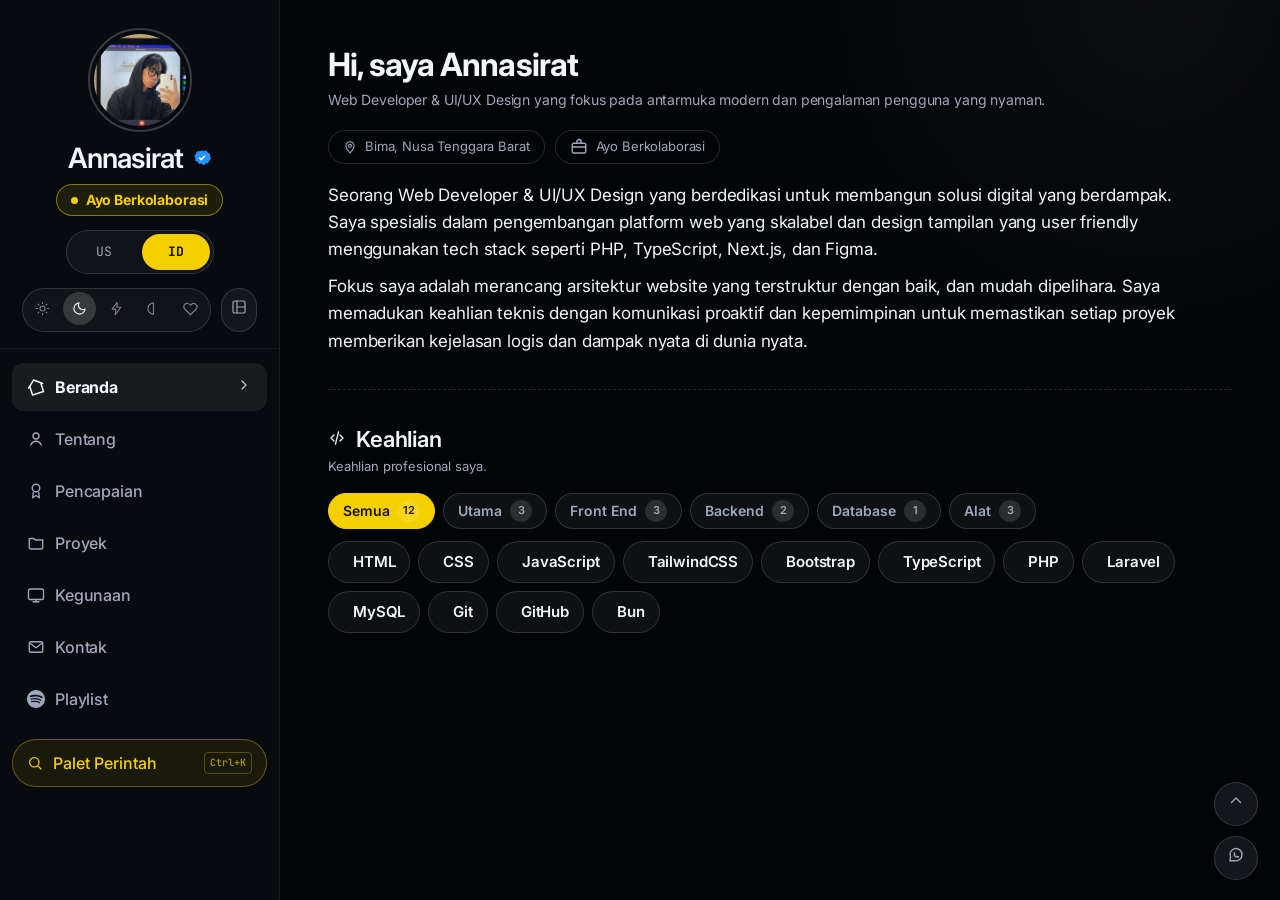
==== commit c3fbdf74: "fix size font" ====
--- a/index.html
+++ b/index.html
@@ -57,15 +57,11 @@
   <!-- Preconnect -->
   <link rel="preconnect" href="https://fonts.googleapis.com" />
   <link rel="preconnect" href="https://fonts.gstatic.com" crossorigin />
-  <link href="https://fonts.googleapis.com/css2?family=Inter:wght@400;500;600;700;800&family=JetBrains+Mono:wght@500;600&display=swap" rel="stylesheet" />
+  <link href="https://fonts.googleapis.com/css2?family=Inter:wght@300;400;500;600;700&family=JetBrains+Mono:wght@500;600&display=swap" rel="stylesheet" />
   <link rel="stylesheet" href="https://cdn.jsdelivr.net/gh/devicons/devicon@v2.15.1/devicon.min.css" />
   <link rel="stylesheet" href="css/style.css" />
   <link rel="stylesheet" href="css/enhancements.css" />
   <style>
-    /* =============================================
-       SPOTIFY PAGE — inline styles
-       Semua warna pakai CSS variable tema yang ada
-       ============================================= */
 
     #page-links .page-head {
       display: flex;
@@ -94,7 +90,6 @@
     }
     .spotify-open-btn:hover { opacity: 0.82; }
 
-    /* PROFILE CARD */
     .sp-profile-card {
       background: var(--card);
       border: 1px solid var(--line);
@@ -120,7 +115,6 @@
     .sp-profile-stat-val { font-size: 15px; font-weight: 600; color: var(--text); }
     .sp-profile-stat-lbl { font-size: 11px; color: var(--text-dim); margin-top: 1px; }
 
-    /* SECTION */
     .sp-section { margin-bottom: 1.5rem; }
     .sp-section-header {
       display: flex; align-items: center;
@@ -129,7 +123,6 @@
     .sp-section-title { font-size: 14px; font-weight: 600; color: var(--text); margin: 0; }
     .sp-section-count { font-size: 12px; color: var(--text-dim); }
 
-    /* PLAYLIST GRID */
     .sp-playlist-grid {
       display: grid;
       grid-template-columns: repeat(3, 1fr);
@@ -155,7 +148,6 @@
     }
     .sp-playlist-meta { font-size: 11px; color: var(--text-dim); margin: 0; }
 
-    /* TRACK LIST */
     .sp-track-list { display: flex; flex-direction: column; gap: 1px; }
     .sp-track {
       display: flex; align-items: center; gap: 10px;
@@ -183,7 +175,6 @@
     .sp-track-dur { font-size: 11px; color: var(--text-dim); flex-shrink: 0; }
     .sp-track-heart { font-size: 13px; color: #1DB954; flex-shrink: 0; line-height: 1; }
 
-    /* ARTIST GRID */
     .sp-artist-grid {
       display: grid; grid-template-columns: repeat(4, 1fr); gap: 10px;
     }
@@ -209,7 +200,6 @@
     }
     .sp-artist-genre { font-size: 10px; color: var(--text-dim); margin: 0; text-transform: capitalize; }
 
-    /* LOADING & ERROR */
     .sp-loading {
       display: flex; align-items: center; justify-content: center;
       padding: 3rem 0; color: var(--text-dim); font-size: 14px; gap: 10px;
@@ -310,6 +300,32 @@
     <div class="mob-right-panel" id="mob-right-panel"></div>
   </div>
 
+  <!-- Page loader skeleton — tampil saat website pertama kali dibuka -->
+  <div id="page-loader" class="page-loader">
+    <div class="page-loader-wrap">
+      <div class="skel-page-title"></div>
+      <div class="skel-page-sub skel-w-55"></div>
+      <div class="skel-page-divider"></div>
+      <div class="skel-page-section">
+        <div class="skel-page-line skel-w-40"></div>
+        <div class="skel-page-cards">
+          <div class="skel-page-card"></div>
+          <div class="skel-page-card"></div>
+          <div class="skel-page-card"></div>
+          <div class="skel-page-card"></div>
+          <div class="skel-page-card"></div>
+          <div class="skel-page-card"></div>
+        </div>
+      </div>
+      <div class="skel-page-section">
+        <div class="skel-page-line skel-w-60"></div>
+        <div class="skel-page-line skel-w-90"></div>
+        <div class="skel-page-line skel-w-75"></div>
+        <div class="skel-page-line skel-w-85"></div>
+      </div>
+    </div>
+  </div>
+
   <main class="main">
     <section class="page" id="page-beranda">
       <div class="page-wrap">
@@ -420,10 +436,23 @@
           <div class="proj-detail-links" id="proj-detail-links"></div>
         </div>
         <hr class="proj-divider" />
-        <div id="proj-readme-loading" class="proj-readme-loading hidden">
-          <span class="proj-spinner"></span>
-          <span>Memuat README dari GitHub...</span>
-        </div>
+
+        <!-- Skeleton loading untuk README (GitHub & lokal) -->
+        <div id="proj-readme-skeleton" class="proj-readme-skeleton hidden">
+          <div class="skel-readme-title"></div>
+          <div class="skel-readme-line skel-w-80"></div>
+          <div class="skel-readme-line skel-w-95"></div>
+          <div class="skel-readme-line skel-w-70"></div>
+          <div class="skel-readme-line skel-w-88"></div>
+          <div class="skel-readme-code">
+            <div class="skel-readme-line skel-w-60"></div>
+            <div class="skel-readme-line skel-w-75"></div>
+            <div class="skel-readme-line skel-w-50"></div>
+          </div>
+          <div class="skel-readme-line skel-w-92"></div>
+          <div class="skel-readme-line skel-w-65"></div>
+        </div>
+
         <div id="proj-readme-content" class="proj-readme-content hidden"></div>
         <div id="proj-readme-fallback" class="proj-readme-fallback hidden"></div>
       </div>
--- a/css/style.css
+++ b/css/style.css
@@ -101,6 +101,8 @@
   background: radial-gradient(circle at 90% 0%, rgba(255, 255, 255, 0.04), transparent 25%), var(--bg);
   color: var(--text);
   line-height: 1.6;
+  font-size: 14px;
+  letter-spacing: -0.01em;
   display: flex;
 }
 
@@ -203,9 +205,9 @@
 }
 
 .profile-name {
-  font-size: 40px;
+  font-size: 28px;
   line-height: 1;
-  font-weight: 800;
+  font-weight: 600;
   letter-spacing: -0.03em;
 }
 
@@ -482,15 +484,15 @@
 }
 
 .page-title {
-  font-size: 52px;
+  font-size: 32px;
   letter-spacing: -0.03em;
   line-height: 1.04;
-  font-weight: 800;
+  font-weight: 700;
   margin-bottom: 8px;
 }
 
 .page-sub {
-  font-size: 20px;
+  font-size: 14px;
   color: var(--text-soft);
 }
 
@@ -528,9 +530,9 @@
 }
 
 .section-title {
-  font-size: 32px;
+  font-size: 22px;
   line-height: 1.2;
-  font-weight: 700;
+  font-weight: 600;
   display: inline-flex;
   align-items: center;
   gap: 10px;
@@ -539,7 +541,7 @@
 
 .section-sub {
   color: var(--text-soft);
-  font-size: 18px;
+  font-size: 13px;
   margin-bottom: 16px;
 }
 
@@ -623,7 +625,7 @@
 
 .signature {
   color: var(--accent);
-  font-size: 54px;
+  font-size: 36px;
   font-style: italic;
   font-weight: 800;
   letter-spacing: -0.03em;
@@ -1532,7 +1534,7 @@
 
 body.layout-topbar .sb-brand .profile-name {
   font-size: 18px;
-  font-weight: 800;
+  font-weight: 600;
   white-space: nowrap;
   letter-spacing: -0.02em;
 }
@@ -1909,7 +1911,6 @@
   padding: 18px 18px 0;
 }
 
-/* Baris 1: foto kiri, X kanan */
 .mob-profile-row {
   display: flex;
   align-items: flex-start;
@@ -1945,7 +1946,6 @@
   color: var(--text);
 }
 
-/* Baris 2: nama kiri, tombol ID+tema kanan — satu baris */
 .mob-name-controls-row {
   display: flex;
   align-items: center;
@@ -1971,7 +1971,6 @@
   flex-shrink: 0;
 }
 
-/* Tombol ID dan tema — ukuran ideal 40px untuk tap area */
 .mob-top-controls .mob-round-btn {
   width: 40px;
   height: 40px;
@@ -1984,9 +1983,9 @@
 }
 
 .mob-profile-name {
-  font-size: 22px;
-  font-weight: 800;
-  letter-spacing: -0.03em;
+  font-size: 18px;
+  font-weight: 600;
+  letter-spacing: -0.02em;
   color: var(--text);
   white-space: nowrap;
   overflow: hidden;
@@ -1998,7 +1997,6 @@
   display: inline-flex;
   flex-shrink: 0;
 }
-
 
 .mob-round-btn {
   width: 44px;
@@ -2100,9 +2098,7 @@
   }
 }
 
-/* =============================================
-   MOBILE FIXES — font size corrections
-   ============================================= */
+/* MOBILE FIXES — font size corrections */
 @media (max-width: 980px) {
   .sidebar {
     display: none;
@@ -2134,13 +2130,13 @@
     padding: 28px 16px 76px;
   }
 
-  /* ── Typography fixes ── */
+  
   .page-title {
-    font-size: 42px;
+    font-size: 28px;
   }
 
   .page-sub {
-    font-size: 17px;
+    font-size: 13px;
   }
 
   .hero-p,
@@ -2150,27 +2146,27 @@
   }
 
   .section-title {
-    font-size: 26px;
+    font-size: 20px;
   }
 
   .section-sub {
+    font-size: 12px;
+  }
+
+  .nav-item {
     font-size: 15px;
   }
 
-  .nav-item {
-    font-size: 15px;          /* was 16px */
-  }
-
   .skill-tab {
-    font-size: 13px;          /* was 14px */
+    font-size: 13px;
   }
 
   .skill-tab-count {
-    font-size: 11px;          /* was 12px */
+    font-size: 11px;
   }
 
   .skill-pill {
-    font-size: 13px;          /* was 14px */
+    font-size: 13px;
   }
 
   .career-title,
@@ -2181,7 +2177,7 @@
   .use-item h3,
   .link-item h3,
   .change-item h3 {
-    font-size: 18px;          /* was 20px */
+    font-size: 18px;
   }
 
   .career-company,
@@ -2194,7 +2190,7 @@
   .change-item p,
   .creation-card p,
   .guestbook-item p {
-    font-size: 14px;          /* was 15px */
+    font-size: 14px;
   }
 
   .hero-meta li,
@@ -2225,7 +2221,7 @@
     font-size: 26px;
   }
 
-  /* ── Layout fixes ── */
+  
   .ach-toolbar {
     grid-template-columns: 1fr;
   }
@@ -2281,16 +2277,14 @@
     bottom: 12px;
   }
 
-  /* Floating buttons lebih kecil di mobile kecil */
+  
   .floating-btn {
     width: 40px;
     height: 40px;
   }
 }
 
-/* =============================================
-   PROJECT CARD — hover effect
-   ============================================= */
+/* PROJECT CARD — hover effect */
 .project-card {
   cursor: pointer;
   transition: transform 0.18s ease, box-shadow 0.18s ease, border-color 0.18s ease;
@@ -2328,9 +2322,7 @@
   opacity: 1;
 }
 
-/* =============================================
-   PROJECT DETAIL — back button
-   ============================================= */
+/* PROJECT DETAIL — back button */
 .proj-back-btn {
   display: inline-flex;
   align-items: center;
@@ -2356,9 +2348,7 @@
   opacity: 0.6;
 }
 
-/* =============================================
-   PROJECT DETAIL — header
-   ============================================= */
+/* PROJECT DETAIL — header */
 .proj-detail-head {
   margin-bottom: 20px;
 }
@@ -2377,9 +2367,7 @@
   line-height: 1.65;
 }
 
-/* =============================================
-   PROJECT DETAIL — meta row (tech + links)
-   ============================================= */
+/* PROJECT DETAIL — meta row (tech + links) */
 .proj-detail-meta {
   display: flex;
   flex-wrap: wrap;
@@ -2450,18 +2438,14 @@
   color: #1a1200;
 }
 
-/* =============================================
-   PROJECT DETAIL — divider
-   ============================================= */
+/* PROJECT DETAIL — divider */
 .proj-divider {
   border: none;
   border-top: 1px dashed var(--line);
   margin: 0 0 28px;
 }
 
-/* =============================================
-   PROJECT DETAIL — loading spinner
-   ============================================= */
+/* PROJECT DETAIL — loading spinner */
 .proj-readme-loading {
   display: flex;
   align-items: center;
@@ -2485,9 +2469,7 @@
   to { transform: rotate(360deg); }
 }
 
-/* =============================================
-   PROJECT DETAIL — rendered README + manual detail
-   ============================================= */
+/* PROJECT DETAIL — rendered README + manual detail */
 
 .proj-readme-content,
 .proj-readme-fallback {
@@ -2727,4 +2709,151 @@
   width: 15px;
   height: 15px;
   flex-shrink: 0;
-}+}
+
+/* SKELETON LOADING — shared shimmer animation */
+
+@keyframes skeleton-shimmer {
+  0%   { background-position: -600px 0; }
+  100% { background-position:  600px 0; }
+}
+
+html[data-theme="light"] { --skeleton-base: rgba(0,0,0,0.07); --skeleton-shine: rgba(0,0,0,0.13); }
+html[data-theme="dim"]   { --skeleton-base: rgba(160,120,0,0.10); --skeleton-shine: rgba(160,120,0,0.18); }
+html[data-theme="focus"] { --skeleton-base: rgba(220,50,80,0.08); --skeleton-shine: rgba(220,50,80,0.15); }
+html[data-theme="contrast"] { --skeleton-base: rgba(80,180,80,0.10); --skeleton-shine: rgba(80,180,80,0.18); }
+
+/* PAGE LOADER — skeleton overlay awal website */
+
+.page-loader {
+  position: fixed;
+  top: 0;
+  left: var(--sidebar-width);
+  width: calc(100% - var(--sidebar-width));
+  height: 100vh;
+  background: var(--bg);
+  z-index: 20;
+  overflow: hidden;
+  transition: opacity 0.35s ease, visibility 0.35s ease;
+}
+
+.page-loader.hide {
+  opacity: 0;
+  visibility: hidden;
+  pointer-events: none;
+}
+
+.page-loader-wrap {
+  padding: 48px 48px 84px;
+  max-width: 860px;
+}
+
+.skel-page-title,
+.skel-page-sub,
+.skel-page-line,
+.skel-page-card {
+  background: linear-gradient(
+    90deg,
+    var(--skeleton-base, rgba(255,255,255,0.06)) 25%,
+    var(--skeleton-shine, rgba(255,255,255,0.12)) 50%,
+    var(--skeleton-base, rgba(255,255,255,0.06)) 75%
+  );
+  background-size: 1200px 100%;
+  animation: skeleton-shimmer 1.8s ease-in-out infinite;
+  border-radius: 6px;
+}
+
+.skel-page-title { height: 36px; width: 260px; margin-bottom: 16px; }
+.skel-page-sub   { height: 16px; margin-bottom: 32px; }
+.skel-page-divider { height: 1px; background: var(--line-strong); margin-bottom: 36px; }
+.skel-page-section { margin-bottom: 40px; }
+.skel-page-line  { height: 14px; margin-bottom: 12px; }
+
+.skel-page-cards {
+  display: flex;
+  flex-wrap: wrap;
+  gap: 10px;
+  margin-top: 14px;
+}
+
+.skel-page-card {
+  height: 36px;
+  width: 120px;
+  border-radius: 999px;
+}
+
+.skel-w-40 { width: 40%; }
+.skel-w-50 { width: 50%; }
+.skel-w-55 { width: 55%; }
+.skel-w-60 { width: 60%; }
+.skel-w-65 { width: 65%; }
+.skel-w-70 { width: 70%; }
+.skel-w-75 { width: 75%; }
+.skel-w-80 { width: 80%; }
+.skel-w-85 { width: 85%; }
+.skel-w-88 { width: 88%; }
+.skel-w-90 { width: 90%; }
+.skel-w-92 { width: 92%; }
+.skel-w-95 { width: 95%; }
+
+body.layout-topbar .page-loader {
+  left: 0;
+  width: 100%;
+  top: 68px;
+  height: calc(100vh - 68px);
+}
+
+@media (max-width: 980px) {
+  .page-loader {
+    left: 0;
+    width: 100%;
+    top: 62px;
+    height: calc(100vh - 62px);
+  }
+  .page-loader-wrap { padding: 28px 20px 60px; }
+  .skel-page-title  { width: 180px; height: 28px; }
+}
+
+/* PROJECT DETAIL — README skeleton */
+
+.proj-readme-skeleton {
+  padding: 4px 0;
+  width: 100%;
+}
+
+.proj-readme-skeleton.hidden { display: none; }
+
+.skel-readme-title,
+.skel-readme-line {
+  background: linear-gradient(
+    90deg,
+    var(--skeleton-base, rgba(255,255,255,0.06)) 25%,
+    var(--skeleton-shine, rgba(255,255,255,0.12)) 50%,
+    var(--skeleton-base, rgba(255,255,255,0.06)) 75%
+  );
+  background-size: 1200px 100%;
+  animation: skeleton-shimmer 1.8s ease-in-out infinite;
+  border-radius: 5px;
+}
+
+.skel-readme-title {
+  height: 26px;
+  width: 52%;
+  margin-bottom: 20px;
+}
+
+.skel-readme-line {
+  height: 13px;
+  margin-bottom: 11px;
+}
+
+.skel-readme-code {
+  background: var(--panel-3);
+  border-radius: 10px;
+  padding: 16px 18px;
+  margin: 20px 0;
+  border: 1px solid var(--line-strong);
+}
+
+.skel-readme-code .skel-readme-line { margin-bottom: 10px; }
+.skel-readme-code .skel-readme-line:last-child { margin-bottom: 0; }
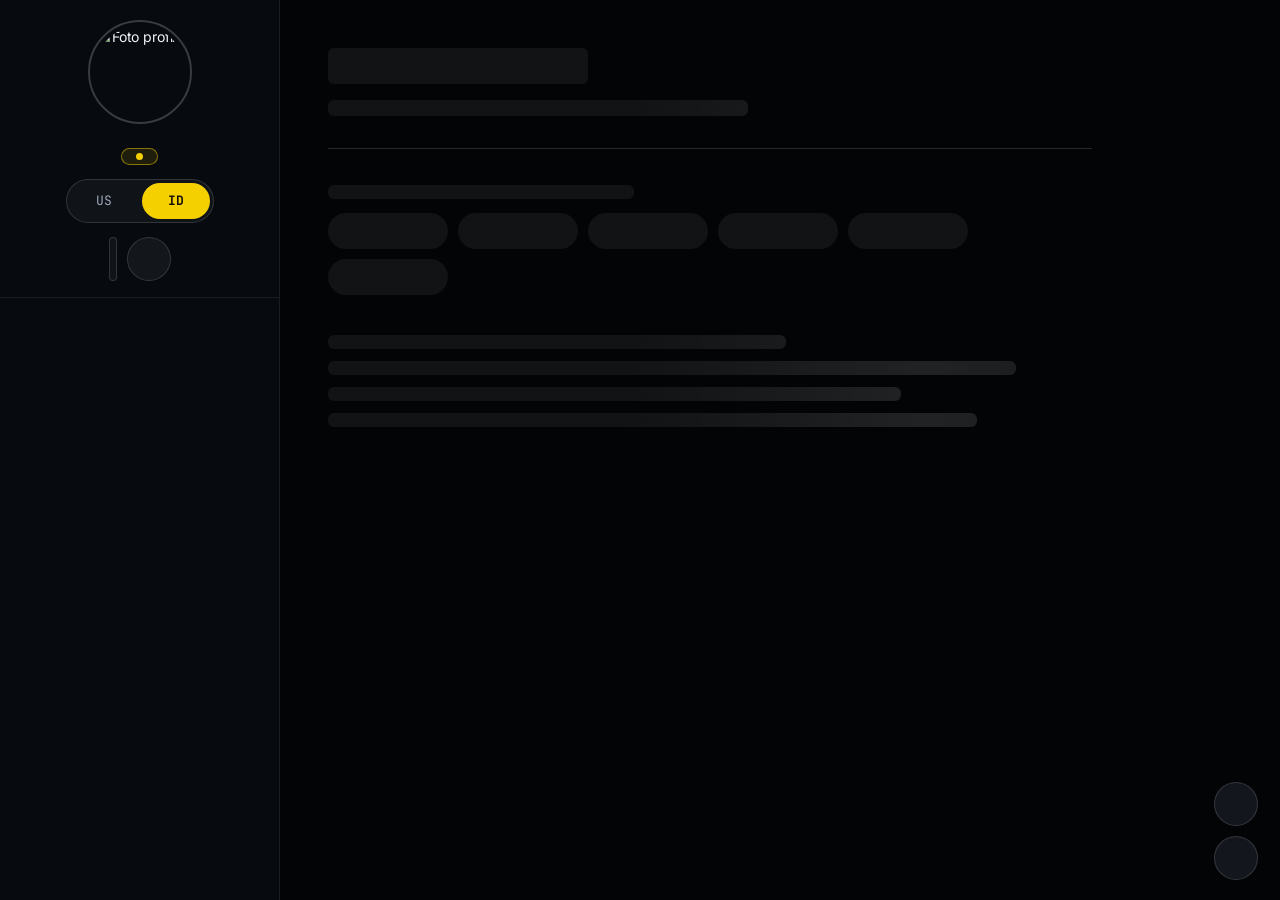
==== commit 6292c98b: "fixed syntax error" ====
--- a/index.html
+++ b/index.html
@@ -583,7 +583,6 @@
   <script src="https://cdnjs.cloudflare.com/ajax/libs/highlight.js/11.9.0/highlight.min.js"></script>
   <script src="js/icons.js"></script>
   <script src="js/data.js"></script>
-  <script src="js/app.js"></script>
   <script src="js/spotify-data.js"></script>
   <script src="js/spotify.js"></script>
 
--- a/css/style.css
+++ b/css/style.css
@@ -159,7 +159,7 @@
   display: flex;
   flex-direction: column;
   align-items: center;
-  padding: 28px 22px 0;
+  padding: 20px 20px 0;
   order: 1;
 }
 
@@ -470,7 +470,7 @@
 .page-wrap {
   max-width: 100%;
   margin: 0;
-  padding: 48px 48px 84px;
+  padding: 40px 44px 72px;
 }
 
 .page-head {
@@ -517,7 +517,8 @@
 }
 
 .hero-p {
-  font-size: 17px;
+  font-size: 15px;
+  line-height: 1.75;
   max-width: 860px;
   color: var(--text);
   margin-bottom: 10px;
@@ -525,7 +526,7 @@
 
 .section-block,
 .section-plain {
-  margin-top: 16px;
+  margin-top: 24px;
   padding: 6px 0 8px;
 }
 
@@ -557,9 +558,9 @@
   background: rgba(255, 255, 255, 0.05);
   color: var(--text-soft);
   border-radius: 999px;
-  padding: 6px 14px;
+  padding: 5px 12px;
   font-weight: 600;
-  font-size: 14px;
+  font-size: 13px;
   display: inline-flex;
   align-items: center;
   gap: 8px;
@@ -593,18 +594,36 @@
   display: inline-flex;
   align-items: center;
   gap: 10px;
-  padding: 8px 14px;
+  padding: 7px 13px;
   border-radius: 999px;
   border: 1px solid var(--line-strong);
   background: rgba(255, 255, 255, 0.05);
   color: var(--text);
-  font-size: 15px;
-  font-weight: 600;
+  font-size: 14px;
+  font-weight: 500;
 }
 
 .skill-pill i {
-  font-size: 20px;
-}
+  font-size: 18px;
+}
+
+.skill-pill.skill-html  { background: rgba(228, 77, 38, 0.12);  border-color: rgba(228, 77, 38, 0.35); }
+.skill-pill.skill-css   { background: rgba(38, 77, 228, 0.12);  border-color: rgba(38, 77, 228, 0.35); }
+.skill-pill.skill-js    { background: rgba(240, 219, 79, 0.12); border-color: rgba(240, 219, 79, 0.35); }
+.skill-pill.skill-ts    { background: rgba(49, 120, 198, 0.12); border-color: rgba(49, 120, 198, 0.35); }
+.skill-pill.skill-tailwind   { background: rgba(6, 182, 212, 0.12);  border-color: rgba(6, 182, 212, 0.35); }
+.skill-pill.skill-bootstrap  { background: rgba(121, 82, 179, 0.12); border-color: rgba(121, 82, 179, 0.35); }
+.skill-pill.skill-php        { background: rgba(119, 123, 179, 0.12); border-color: rgba(119, 123, 179, 0.35); }
+.skill-pill.skill-laravel    { background: rgba(255, 45, 32, 0.12);  border-color: rgba(255, 45, 32, 0.35); }
+.skill-pill.skill-mysql      { background: rgba(0, 117, 143, 0.12);  border-color: rgba(0, 117, 143, 0.35); }
+.skill-pill.skill-git        { background: rgba(240, 80, 50, 0.12);  border-color: rgba(240, 80, 50, 0.35); }
+.skill-pill.skill-react      { background: rgba(97, 218, 251, 0.12);  border-color: rgba(97, 218, 251, 0.35); }
+.skill-pill.skill-nextjs     { background: rgba(255, 255, 255, 0.07); border-color: rgba(255, 255, 255, 0.2); }
+.skill-pill.skill-github     { background: rgba(255, 255, 255, 0.07); border-color: rgba(255, 255, 255, 0.2); }
+.skill-pill.skill-npm        { background: rgba(203, 56, 55, 0.12);   border-color: rgba(203, 56, 55, 0.35); }
+.skill-pill.skill-bun        { background: rgba(251, 191, 36, 0.12);  border-color: rgba(251, 191, 36, 0.35); }
+.skill-pill.skill-github i,
+.skill-pill.skill-nextjs i   { filter: brightness(0) invert(1); }
 
 .about-paragraphs {
   display: grid;
@@ -612,7 +631,8 @@
 }
 
 .about-paragraphs p {
-  font-size: 17px;
+  font-size: 15px;
+  line-height: 1.75;
   max-width: 860px;
 }
 
@@ -643,10 +663,10 @@
   border-radius: var(--radius-lg);
   border: 1px solid var(--line);
   background: linear-gradient(100deg, rgba(255, 255, 255, 0.05), rgba(255, 255, 255, 0.02));
-  padding: 18px;
+  padding: 14px 16px;
   display: grid;
   grid-template-columns: 68px 1fr;
-  gap: 14px;
+  gap: 12px;
 }
 
 .edu-card {
@@ -698,12 +718,39 @@
   width: 14px;
   height: 14px;
   opacity: 0.7;
+  transition: transform 0.25s ease;
 }
 
 .career-detail {
   margin-top: 7px;
   color: var(--text-soft);
   font-size: 14px;
+  overflow: hidden;
+  max-height: 0;
+  opacity: 0;
+  transition: max-height 0.32s ease, opacity 0.25s ease, margin-top 0.25s ease;
+}
+
+.career-detail.open {
+  max-height: 300px;
+  opacity: 1;
+}
+
+.career-toggle svg {
+  transition: transform 0.25s ease;
+}
+
+.career-toggle.open svg {
+  transform: rotate(90deg);
+}
+
+@keyframes skill-fade-in {
+  from { opacity: 0; transform: translateY(6px); }
+  to   { opacity: 1; transform: translateY(0); }
+}
+
+.skill-pill {
+  animation: skill-fade-in 0.2s ease both;
 }
 
 .creation-grid {
@@ -2093,8 +2140,8 @@
 
 @media (max-width: 1200px) {
   .page-wrap {
-    max-width: 920px;
-    padding-inline: 34px;
+    max-width: 100%;
+    padding: 40px 44px 72px;
   }
 }
 
@@ -2127,7 +2174,20 @@
 
   .page-wrap {
     max-width: 100%;
-    padding: 28px 16px 76px;
+    padding: 40px 20px 72px;
+  }
+
+  .page-head {
+    border-bottom-color: rgba(255, 255, 255, 0.3);
+  }
+
+  .project-grid,
+  .creation-grid {
+    gap: 20px;
+  }
+
+  .ach-grid {
+    gap: 20px;
   }
 
   
@@ -2141,8 +2201,8 @@
 
   .hero-p,
   .about-paragraphs p {
-    font-size: 16px;
-    line-height: 1.65;
+    font-size: 15px;
+    line-height: 1.75;
   }
 
   .section-title {
@@ -2166,7 +2226,7 @@
   }
 
   .skill-pill {
-    font-size: 13px;
+    font-size: 14px;
   }
 
   .career-title,
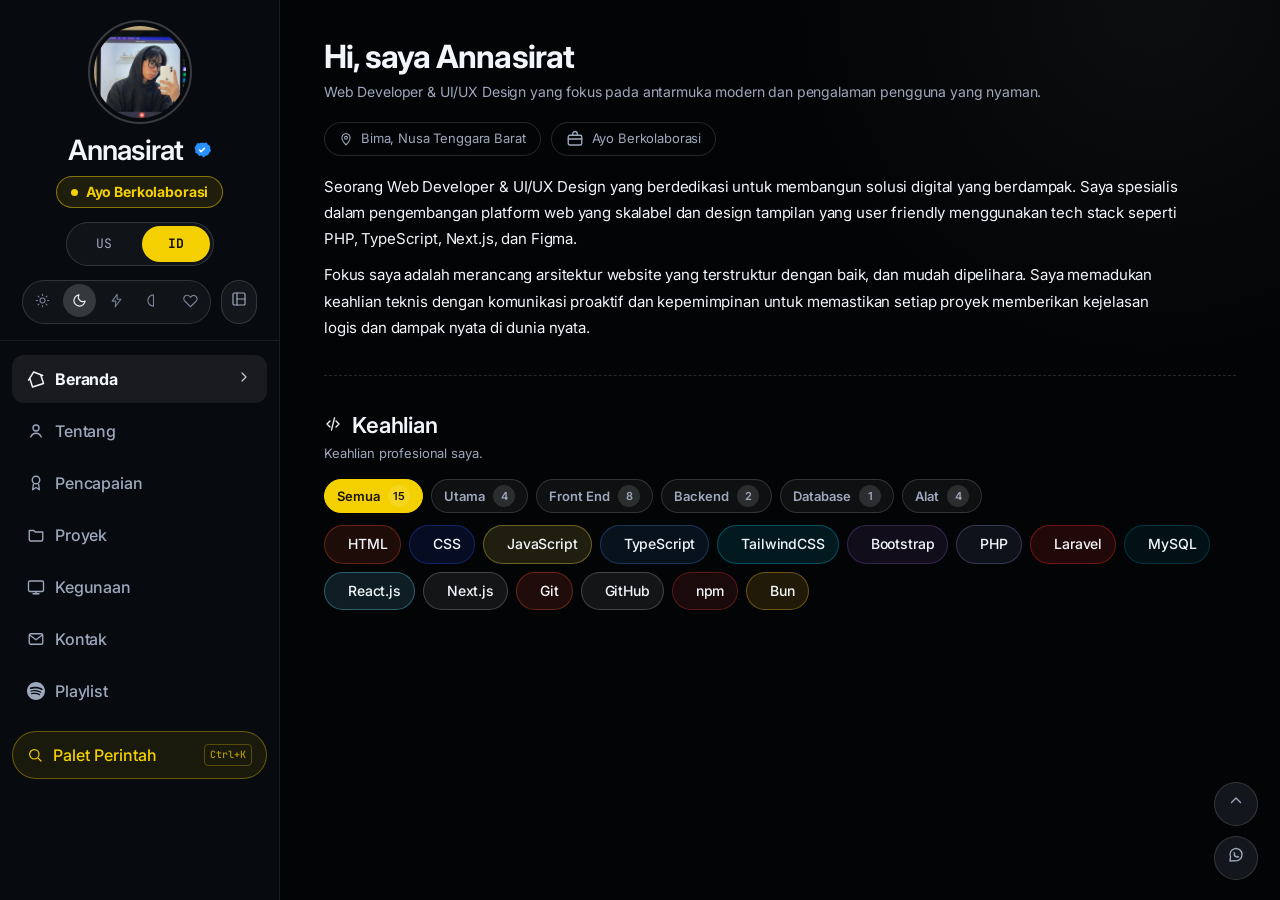
==== commit 880f97c3: "Update index.html" ====
--- a/index.html
+++ b/index.html
@@ -581,10 +581,13 @@
 
   <script src="https://cdn.jsdelivr.net/npm/marked/marked.min.js"></script>
   <script src="https://cdnjs.cloudflare.com/ajax/libs/highlight.js/11.9.0/highlight.min.js"></script>
+
   <script src="js/icons.js"></script>
   <script src="js/data.js"></script>
   <script src="js/spotify-data.js"></script>
+  <script src="js/app.js"></script>
+  <script src="js/effects.js"></script>
   <script src="js/spotify.js"></script>
 
 </body>
-</html>+</html>
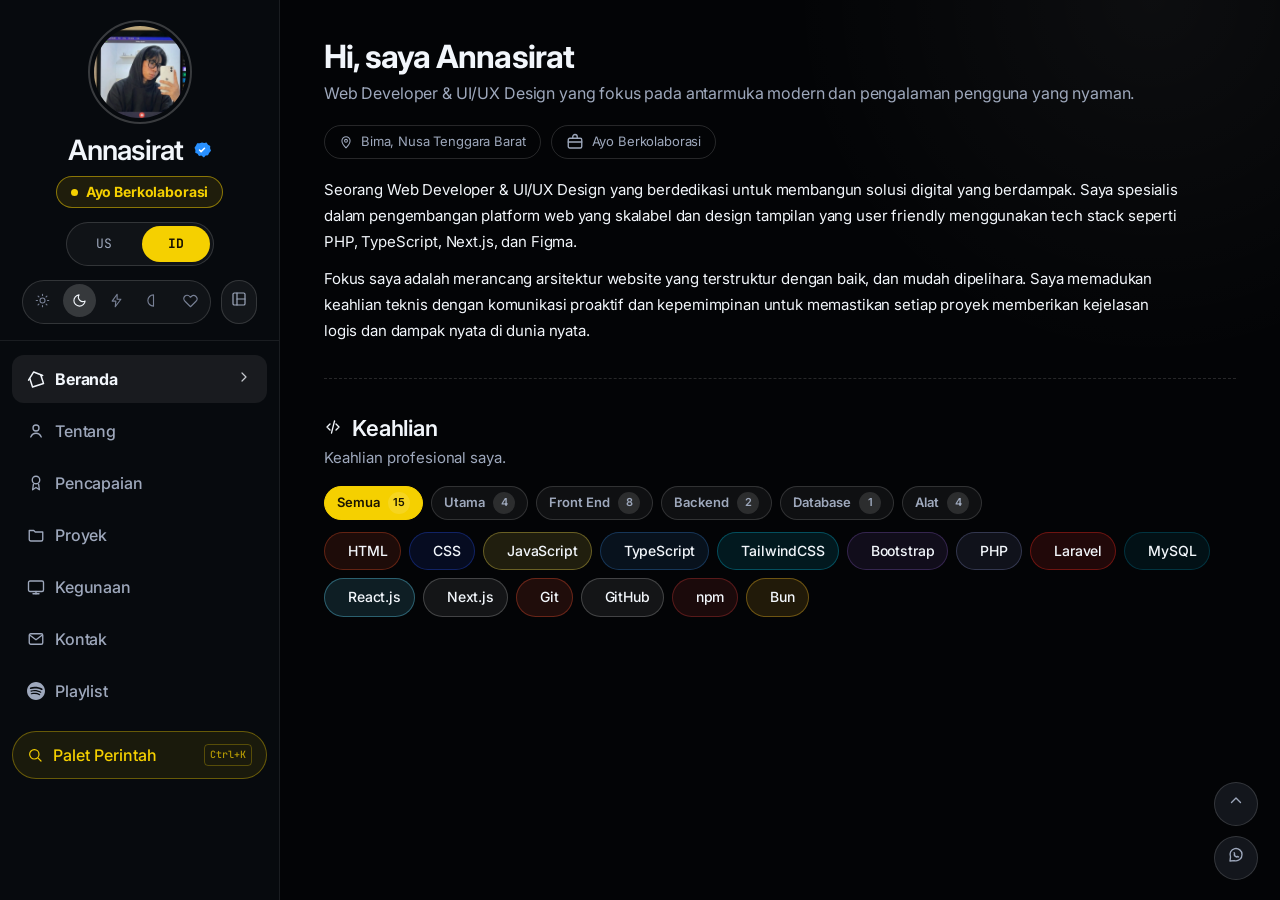
==== commit 28208fec: "ad favicon" ====
--- a/index.html
+++ b/index.html
@@ -5,6 +5,9 @@
 
   <meta charset="UTF-8" />
   <meta name="viewport" content="width=device-width, initial-scale=1.0" />
+
+  <!-- Favicon -->
+   <link rel="icon" href="favicon.ico" type="image/x-icon">
 
   <!-- Primary SEO -->
   <title>Aan | Frontend Developer</title>
@@ -579,15 +582,15 @@
     </div>
   </div>
 
-  <script src="https://cdn.jsdelivr.net/npm/marked/marked.min.js"></script>
-  <script src="https://cdnjs.cloudflare.com/ajax/libs/highlight.js/11.9.0/highlight.min.js"></script>
-
-  <script src="js/icons.js"></script>
-  <script src="js/data.js"></script>
-  <script src="js/spotify-data.js"></script>
-  <script src="js/app.js"></script>
-  <script src="js/effects.js"></script>
-  <script src="js/spotify.js"></script>
+  <script defer src="https://cdn.jsdelivr.net/npm/marked/marked.min.js"></script>
+  <script defer src="https://cdnjs.cloudflare.com/ajax/libs/highlight.js/11.9.0/highlight.min.js"></script>
+
+  <script defer src="js/icons.js"></script>
+  <script defer src="js/data.js"></script>
+  <script defer src="js/spotify-data.js"></script>
+  <script defer src="js/app.js"></script>
+  <script defer src="js/effects.js"></script>
+  <script defer src="js/spotify.js"></script>
 
 </body>
 </html>
--- a/css/style.css
+++ b/css/style.css
@@ -19,6 +19,11 @@
   --radius: 14px;
   --radius-lg: 18px;
   --shadow: 0 24px 40px rgba(0, 0, 0, 0.35);
+}
+
+@font-face {
+  font-family: "devicon";
+  font-display: swap;
 }
 
 /* Yellow theme (dim) */
@@ -492,7 +497,7 @@
 }
 
 .page-sub {
-  font-size: 14px;
+  font-size: 16px;
   color: var(--text-soft);
 }
 
@@ -542,7 +547,7 @@
 
 .section-sub {
   color: var(--text-soft);
-  font-size: 13px;
+  font-size: 15px;
   margin-bottom: 16px;
 }
 
@@ -655,31 +660,48 @@
 .career-list,
 .edu-list {
   display: grid;
-  gap: 12px;
+  gap: 14px;
 }
 
 .career-card,
 .edu-card {
-  border-radius: var(--radius-lg);
+  border-radius: 24px;
   border: 1px solid var(--line);
-  background: linear-gradient(100deg, rgba(255, 255, 255, 0.05), rgba(255, 255, 255, 0.02));
-  padding: 14px 16px;
+  background: rgba(255, 255, 255, 0.04);
+  padding: 18px 20px;
   display: grid;
-  grid-template-columns: 68px 1fr;
-  gap: 12px;
+  grid-template-columns: 76px 1fr;
+  gap: 16px;
+  align-items: center;
 }
 
 .edu-card {
-  background: linear-gradient(100deg, rgba(255, 255, 255, 0.07), rgba(255, 255, 255, 0.02));
+  background: rgba(255, 255, 255, 0.04);
 }
 
 .career-logo,
 .edu-logo {
-  width: 60px;
-  height: 60px;
-  border-radius: 12px;
+  width: 90px;
+  height: 90px;
+  border-radius: 24px;
   overflow: hidden;
-  border: 1px solid var(--line);
+  background: transparent;
+  display: flex;
+  align-items: center;
+  justify-content: center;
+  padding: 14px;
+  box-sizing: border-box;
+  border: none;
+}
+
+.edu-logo img,
+.career-logo img {
+  display: block;
+  width: auto;
+  height: auto;
+  max-width: 100%;
+  max-height: 100%;
+  object-fit: contain;
 }
 
 .career-title,
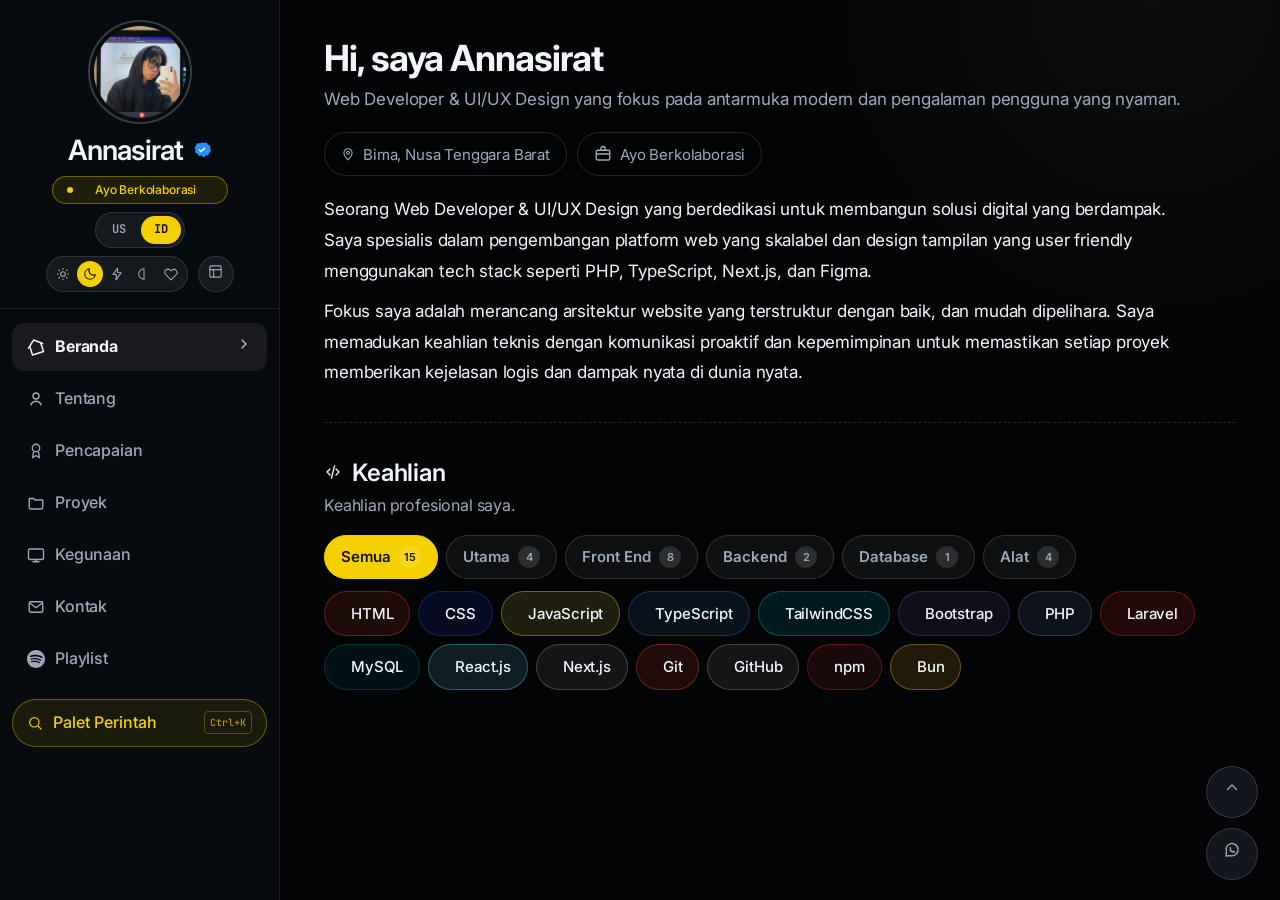
==== commit 02788711: "new feature pdf dawnload for verifikasi" ====
--- a/index.html
+++ b/index.html
@@ -574,10 +574,31 @@
             <span id="ach-modal-date" class="meta-value"></span>
           </div>
         </div>
+
+        <!-- Normal: single credential URL button -->
         <a id="ach-modal-link" class="ach-modal-link" href="#" target="_blank" rel="noreferrer">
           Credential URL
           <span id="external-icon"></span>
         </a>
+
+        <!-- PDF verification mode: notice + two action buttons -->
+        <div id="ach-modal-pdf-block" class="ach-modal-pdf-block hidden">
+          <div class="ach-modal-pdf-notice">
+            <span class="ach-modal-pdf-notice-icon" id="info-icon-modal"></span>
+            <p id="ach-modal-pdf-notice-text"></p>
+          </div>
+          <div class="ach-modal-pdf-actions">
+            <a id="ach-modal-pdf-download" class="ach-modal-btn-download" href="#" download>
+              <span id="download-icon-modal"></span>
+              <span id="ach-modal-pdf-download-label"></span>
+            </a>
+            <a id="ach-modal-pdf-verify" class="ach-modal-btn-verify" href="#" target="_blank" rel="noreferrer">
+              <span id="shield-icon-modal"></span>
+              <span id="ach-modal-pdf-verify-label"></span>
+            </a>
+          </div>
+        </div>
+
       </aside>
     </div>
   </div>
--- a/css/style.css
+++ b/css/style.css
@@ -105,8 +105,8 @@
   font-family: var(--font-main);
   background: radial-gradient(circle at 90% 0%, rgba(255, 255, 255, 0.04), transparent 25%), var(--bg);
   color: var(--text);
-  line-height: 1.6;
-  font-size: 14px;
+  line-height: 1.7;
+  font-size: 16px;
   letter-spacing: -0.01em;
   display: flex;
 }
@@ -224,27 +224,63 @@
 .status-pill {
   display: inline-flex;
   align-items: center;
-  gap: 8px;
+  gap: 6px;
   background: rgba(245, 208, 0, 0.1);
   color: var(--accent);
-  border: 1px solid rgba(245, 208, 0, 0.5);
+  border: 1px solid rgba(245, 208, 0, 0.4);
   border-radius: 999px;
-  font-weight: 700;
-  font-size: 14px;
-  padding: 4px 14px;
+  font-weight: 500;
+  font-size: 12px;
+  padding: 5px 14px;
   margin-inline: auto;
+  max-width: fit-content;
 }
 
 .status-pill::before {
   content: "";
-  width: 7px;
-  height: 7px;
+  width: 6px;
+  height: 6px;
+  min-width: 6px;
   border-radius: 999px;
   background: var(--accent);
 }
 
+@keyframes statusSlideUp {
+  0%, 35%  { transform: translateY(0);     opacity: 1; }
+  45%, 90% { transform: translateY(-120%); opacity: 0; }
+  91%      { transform: translateY(120%);  opacity: 0; }
+  100%     { transform: translateY(0);     opacity: 1; }
+}
+
+.status-pill-text {
+  display: inline-block;
+  overflow: hidden;
+  height: 1.3em;
+  line-height: 1.3em;
+  position: relative;
+  width: max-content;
+  max-width: 180px;
+  text-align: center;
+}
+
+.status-pill-text span {
+  display: block;
+  white-space: nowrap;
+  animation: statusSlideUp 4s ease-in-out infinite;
+  line-height: 1.3em;
+  text-align: center;
+}
+
+.status-pill-text span:nth-child(2) {
+  position: absolute;
+  top: 0;
+  left: 0;
+  transform: translateY(120%);
+  animation-delay: 2s;
+}
+
 .control-row {
-  margin-top: 14px;
+  margin-top: 8px;
   display: flex;
   align-items: center;
   justify-content: center;
@@ -253,25 +289,35 @@
 }
 
 .lang-switch {
-  width: 148px;
-  height: 44px;
+  height: 36px;
   border-radius: 999px;
-  border: 1px solid var(--line-strong);
-  background: rgba(255, 255, 255, 0.04);
+  border: 1px solid rgba(255, 255, 255, 0.12);
+  background: rgba(255, 255, 255, 0.06);
   padding: 3px;
-  display: flex;
-  gap: 4px;
+  display: inline-flex;
+  align-items: center;
+  gap: 2px;
 }
 
 .lang-btn {
   border: 0;
   border-radius: 999px;
-  flex: 1;
+  height: 100%;
+  padding: 0 13px;
   font-family: var(--font-mono);
-  font-size: 13px;
+  font-size: 12px;
+  font-weight: 600;
   color: var(--text-soft);
   background: transparent;
   cursor: pointer;
+  transition: background 0.2s ease, color 0.2s ease;
+  white-space: nowrap;
+}
+
+.lang-btn:hover,
+.lang-btn:focus-visible {
+  background: rgba(255, 255, 255, 0.1);
+  color: var(--text);
 }
 
 .lang-btn.active {
@@ -281,43 +327,64 @@
 }
 
 .single-icon-btn {
-  width: 44px;
-  height: 44px;
+  width: 36px;
+  height: 36px;
   border-radius: 999px;
-  border: 1px solid var(--line-strong);
-  background: rgba(255, 255, 255, 0.05);
+  border: 1px solid rgba(255, 255, 255, 0.12);
+  background: rgba(255, 255, 255, 0.06);
   color: var(--text-soft);
   display: inline-flex;
   align-items: center;
   justify-content: center;
+  transition: background 0.2s ease, border-color 0.2s ease, color 0.2s ease;
+}
+
+.single-icon-btn:hover,
+.single-icon-btn:focus-visible {
+  background: rgba(255, 255, 255, 0.1);
+  border-color: rgba(255, 255, 255, 0.18);
 }
 
 .theme-switch {
-  height: 44px;
-  border: 1px solid var(--line-strong);
+  height: 36px;
+  border: 1px solid rgba(255, 255, 255, 0.12);
   border-radius: 999px;
   padding: 3px;
   display: flex;
-  gap: 4px;
-  background: rgba(255, 255, 255, 0.04);
+  align-items: center;
+  gap: 1px;
+  background: rgba(255, 255, 255, 0.06);
 }
 
 .theme-btn {
-  width: 33px;
-  height: 33px;
+  width: 26px;
+  height: 26px;
+  border: 0;
   border-radius: 999px;
-  border: 0;
-  color: var(--text-dim);
+  color: var(--text-soft);
   background: transparent;
   display: inline-flex;
   align-items: center;
   justify-content: center;
   cursor: pointer;
+  transition: background 0.2s ease, color 0.2s ease;
+}
+
+.theme-btn svg {
+  width: 14px;
+  height: 14px;
+  flex-shrink: 0;
+}
+
+.theme-btn:hover,
+.theme-btn:focus-visible {
+  background: rgba(255, 255, 255, 0.1);
+  color: var(--text);
 }
 
 .theme-btn.active {
-  color: var(--text);
-  background: rgba(255, 255, 255, 0.16);
+  color: #181100;
+  background: var(--accent);
 }
 
 .sb-nav-wrap {
@@ -489,7 +556,7 @@
 }
 
 .page-title {
-  font-size: 32px;
+  font-size: 36px;
   letter-spacing: -0.03em;
   line-height: 1.04;
   font-weight: 700;
@@ -497,7 +564,7 @@
 }
 
 .page-sub {
-  font-size: 16px;
+  font-size: 17px;
   color: var(--text-soft);
 }
 
@@ -510,20 +577,20 @@
 }
 
 .hero-meta li {
-  height: 34px;
+  height: 44px;
   border-radius: 999px;
   border: 1px solid var(--line-strong);
-  padding: 0 14px;
+  padding: 0 16px;
   color: var(--text-soft);
   display: inline-flex;
   align-items: center;
   gap: 8px;
-  font-size: 13px;
+  font-size: 15px;
 }
 
 .hero-p {
-  font-size: 15px;
-  line-height: 1.75;
+  font-size: 17px;
+  line-height: 1.8;
   max-width: 860px;
   color: var(--text);
   margin-bottom: 10px;
@@ -536,7 +603,7 @@
 }
 
 .section-title {
-  font-size: 22px;
+  font-size: 24px;
   line-height: 1.2;
   font-weight: 600;
   display: inline-flex;
@@ -547,7 +614,7 @@
 
 .section-sub {
   color: var(--text-soft);
-  font-size: 15px;
+  font-size: 16px;
   margin-bottom: 16px;
 }
 
@@ -563,9 +630,10 @@
   background: rgba(255, 255, 255, 0.05);
   color: var(--text-soft);
   border-radius: 999px;
-  padding: 5px 12px;
+  padding: 0 16px;
+  min-height: 44px;
   font-weight: 600;
-  font-size: 13px;
+  font-size: 15px;
   display: inline-flex;
   align-items: center;
   gap: 8px;
@@ -599,13 +667,14 @@
   display: inline-flex;
   align-items: center;
   gap: 10px;
-  padding: 7px 13px;
+  padding: 9px 16px;
   border-radius: 999px;
   border: 1px solid var(--line-strong);
   background: rgba(255, 255, 255, 0.05);
   color: var(--text);
-  font-size: 14px;
+  font-size: 15px;
   font-weight: 500;
+  min-height: 44px;
 }
 
 .skill-pill i {
@@ -636,8 +705,8 @@
 }
 
 .about-paragraphs p {
-  font-size: 15px;
-  line-height: 1.75;
+  font-size: 17px;
+  line-height: 1.8;
   max-width: 860px;
 }
 
@@ -645,7 +714,7 @@
   margin-top: 16px;
   display: grid;
   gap: 4px;
-  font-size: 17px;
+  font-size: 18px;
 }
 
 .signature {
@@ -668,10 +737,10 @@
   border-radius: 24px;
   border: 1px solid var(--line);
   background: rgba(255, 255, 255, 0.04);
-  padding: 18px 20px;
+  padding: 20px 22px;
   display: grid;
-  grid-template-columns: 76px 1fr;
-  gap: 16px;
+  grid-template-columns: 90px 1fr;
+  gap: 18px;
   align-items: center;
 }
 
@@ -683,30 +752,28 @@
 .edu-logo {
   width: 90px;
   height: 90px;
-  border-radius: 24px;
+  border-radius: 20px;
   overflow: hidden;
-  background: transparent;
+  background: rgba(255, 255, 255, 0.06);
   display: flex;
   align-items: center;
   justify-content: center;
-  padding: 14px;
+  padding: 10px;
   box-sizing: border-box;
-  border: none;
+  border: 1px solid var(--line-strong);
 }
 
 .edu-logo img,
 .career-logo img {
   display: block;
-  width: auto;
-  height: auto;
-  max-width: 100%;
-  max-height: 100%;
+  width: 100%;
+  height: 100%;
   object-fit: contain;
 }
 
 .career-title,
 .edu-name {
-  font-size: 22px;
+  font-size: 20px;
   font-weight: 700;
   line-height: 1.2;
 }
@@ -714,7 +781,7 @@
 .career-company,
 .edu-meta {
   color: var(--text-soft);
-  font-size: 17px;
+  font-size: 16px;
   margin-top: 2px;
 }
 
@@ -729,11 +796,13 @@
   border: 0;
   background: transparent;
   color: var(--text-soft);
-  font-size: 13px;
+  font-size: 14px;
   display: inline-flex;
   align-items: center;
   gap: 4px;
   cursor: pointer;
+  padding: 4px 0;
+  min-height: 36px;
 }
 
 .career-toggle svg {
@@ -1008,10 +1077,13 @@
   border: 1px solid var(--line-strong);
   background: rgba(255, 255, 255, 0.05);
   color: var(--text-soft);
-  padding: 5px 14px;
-  font-size: 14px;
+  padding: 0 16px;
+  min-height: 44px;
+  font-size: 15px;
   font-weight: 600;
   cursor: pointer;
+  display: inline-flex;
+  align-items: center;
 }
 
 .filter-tab.active {
@@ -1071,13 +1143,14 @@
 }
 
 .project-title {
-  font-size: 24px;
+  font-size: 20px;
   font-weight: 700;
 }
 
 .project-desc {
   color: var(--text-soft);
   font-size: 15px;
+  line-height: 1.65;
   display: -webkit-box;
   -webkit-line-clamp: 2;
   -webkit-box-orient: vertical;
@@ -1425,8 +1498,8 @@
 }
 
 .floating-btn {
-  width: 44px;
-  height: 44px;
+  width: 52px;
+  height: 52px;
   border-radius: 999px;
   border: 1px solid var(--line-strong);
   background: rgba(21, 24, 30, 0.94);
@@ -1500,6 +1573,27 @@
   display: grid;
   align-content: flex-start;
   gap: 14px;
+  overflow-y: auto;
+  max-height: calc(100vh - 48px);
+  scrollbar-width: thin;
+  scrollbar-color: var(--line-strong) transparent;
+}
+
+.ach-modal-side::-webkit-scrollbar {
+  width: 4px;
+}
+
+.ach-modal-side::-webkit-scrollbar-track {
+  background: transparent;
+}
+
+.ach-modal-side::-webkit-scrollbar-thumb {
+  background: var(--line-strong);
+  border-radius: 999px;
+}
+
+.ach-modal-side::-webkit-scrollbar-thumb:hover {
+  background: var(--text-dim);
 }
 
 .ach-modal-title {
@@ -1547,6 +1641,93 @@
   font-size: 14px;
 }
 
+/* PDF verification modal block */
+.ach-modal-pdf-block {
+  display: flex;
+  flex-direction: column;
+  gap: 12px;
+  margin-top: 8px;
+}
+
+.ach-modal-pdf-notice {
+  display: flex;
+  gap: 10px;
+  align-items: flex-start;
+  background: var(--accent-soft);
+  border: 1px solid color-mix(in srgb, var(--accent) 30%, transparent);
+  border-radius: 10px;
+  padding: 12px 14px;
+}
+
+.ach-modal-pdf-notice-icon {
+  color: var(--accent);
+  flex-shrink: 0;
+  margin-top: 2px;
+  opacity: 0.9;
+}
+
+.ach-modal-pdf-notice-icon svg {
+  width: 16px;
+  height: 16px;
+  display: block;
+}
+
+.ach-modal-pdf-notice p {
+  font-size: 13px;
+  line-height: 1.55;
+  color: var(--text-soft);
+  margin: 0;
+}
+
+.ach-modal-pdf-actions {
+  display: grid;
+  grid-template-columns: 1fr 1fr;
+  gap: 8px;
+}
+
+.ach-modal-btn-download,
+.ach-modal-btn-verify {
+  display: inline-flex;
+  align-items: center;
+  justify-content: center;
+  gap: 7px;
+  height: 42px;
+  border-radius: 999px;
+  font-size: 13px;
+  font-weight: 700;
+  cursor: pointer;
+  transition: opacity 0.18s ease, transform 0.15s ease;
+  text-decoration: none;
+}
+
+.ach-modal-btn-download {
+  background: var(--panel-3);
+  border: 1px solid var(--line-strong);
+  color: var(--text-soft);
+}
+
+.ach-modal-btn-download:hover {
+  opacity: 0.82;
+}
+
+.ach-modal-btn-verify {
+  background: var(--accent);
+  color: #1d1500;
+  border: none;
+}
+
+.ach-modal-btn-verify:hover {
+  opacity: 0.88;
+  transform: translateY(-1px);
+}
+
+.ach-modal-btn-download svg,
+.ach-modal-btn-verify svg {
+  width: 15px;
+  height: 15px;
+  flex-shrink: 0;
+}
+
 .cmd-overlay {
   position: fixed;
   inset: 0;
@@ -1734,22 +1915,31 @@
 }
 
 body.layout-topbar .theme-switch {
-  height: 40px;
+  height: 44px;
 }
 
 body.layout-topbar .theme-btn {
-  width: 29px;
-  height: 29px;
+  width: 32px;
+  height: 32px;
+}
+
+body.layout-topbar .theme-btn svg {
+  width: 15px;
+  height: 15px;
 }
 
 body.layout-topbar .lang-switch {
-  width: 110px;
-  height: 40px;
+  height: 44px;
+}
+
+body.layout-topbar .lang-btn {
+  font-size: 12px;
+  padding: 0 14px;
 }
 
 body.layout-topbar .single-icon-btn {
-  width: 40px;
-  height: 40px;
+  width: 44px;
+  height: 44px;
 }
 
 body.layout-topbar .cmd-trigger {
@@ -1882,15 +2072,15 @@
 }
 
 .mobile-brand {
-  font-size: 18px;
+  font-size: 20px;
   font-weight: 800;
   color: var(--text);
   letter-spacing: -0.02em;
 }
 
 .mobile-hamburger {
-  width: 38px;
-  height: 38px;
+  width: 44px;
+  height: 44px;
   border-radius: 8px;
   border: none;
   background: transparent;
@@ -1996,8 +2186,8 @@
 }
 
 .mob-close-btn {
-  width: 38px;
-  height: 38px;
+  width: 44px;
+  height: 44px;
   border-radius: 8px;
   border: none;
   background: transparent;
@@ -2052,7 +2242,7 @@
 }
 
 .mob-profile-name {
-  font-size: 18px;
+  font-size: 20px;
   font-weight: 600;
   letter-spacing: -0.02em;
   color: var(--text);
@@ -2196,7 +2386,7 @@
 
   .page-wrap {
     max-width: 100%;
-    padding: 40px 20px 72px;
+    padding: 32px 20px 80px;
   }
 
   .page-head {
@@ -2214,41 +2404,41 @@
 
   
   .page-title {
-    font-size: 28px;
+    font-size: 30px;
   }
 
   .page-sub {
-    font-size: 13px;
+    font-size: 16px;
   }
 
   .hero-p,
   .about-paragraphs p {
+    font-size: 16px;
+    line-height: 1.8;
+  }
+
+  .section-title {
+    font-size: 22px;
+  }
+
+  .section-sub {
     font-size: 15px;
-    line-height: 1.75;
-  }
-
-  .section-title {
-    font-size: 20px;
-  }
-
-  .section-sub {
+  }
+
+  .nav-item {
+    font-size: 16px;
+  }
+
+  .skill-tab {
+    font-size: 14px;
+  }
+
+  .skill-tab-count {
     font-size: 12px;
   }
 
-  .nav-item {
+  .skill-pill {
     font-size: 15px;
-  }
-
-  .skill-tab {
-    font-size: 13px;
-  }
-
-  .skill-tab-count {
-    font-size: 11px;
-  }
-
-  .skill-pill {
-    font-size: 14px;
   }
 
   .career-title,
@@ -2272,7 +2462,7 @@
   .change-item p,
   .creation-card p,
   .guestbook-item p {
-    font-size: 14px;
+    font-size: 15px;
   }
 
   .hero-meta li,
@@ -2294,13 +2484,27 @@
   .ach-select,
   .ach-input-wrap input,
   .ach-total {
-    font-size: 13px;
+    font-size: 14px;
   }
 
   .stat-value,
   .ach-modal-title,
   .signature {
-    font-size: 26px;
+    font-size: 28px;
+  }
+
+  .career-card,
+  .edu-card {
+    grid-template-columns: 80px 1fr;
+    gap: 14px;
+    padding: 16px 18px;
+  }
+
+  .career-logo,
+  .edu-logo {
+    width: 80px;
+    height: 80px;
+    padding: 8px;
   }
 
   
@@ -2331,7 +2535,7 @@
   }
 
   .ach-modal-media {
-    max-height: 52vh;
+    display: none;
   }
 
   .ach-modal-side {
@@ -2361,8 +2565,8 @@
 
   
   .floating-btn {
-    width: 40px;
-    height: 40px;
+    width: 48px;
+    height: 48px;
   }
 }
 
--- a/css/enhancements.css
+++ b/css/enhancements.css
@@ -36,7 +36,7 @@
 .edu-logo img {
   width: 100%;
   height: 100%;
-  object-fit: cover;
+  object-fit: contain;
 }
 
 /* Achievement Cards */
@@ -153,7 +153,7 @@
 /* Responsive */
 @media (max-width: 768px) {
   .skill-pill {
-    padding: 12px 16px;
+    padding: 10px 16px;
   }
 
   .edu-card {
@@ -163,8 +163,8 @@
   }
 
   .edu-logo {
-    width: 60px;
-    height: 60px;
+    width: 72px;
+    height: 72px;
   }
 }
 /* Project tech icons */
@@ -200,4 +200,18 @@
 html[data-theme="focus"] .project-tech-icon,
 html[data-theme="light"] .project-tech-icon {
   background: rgba(0, 0, 0, 0.04);
-}+}
+:focus-visible {
+  outline: 2px solid var(--accent);
+  outline-offset: 3px;
+  border-radius: 4px;
+}
+
+@media (prefers-reduced-motion: reduce) {
+  *,
+  *::before,
+  *::after {
+    animation-duration: 0.01ms !important;
+    transition-duration: 0.01ms !important;
+  }
+}
